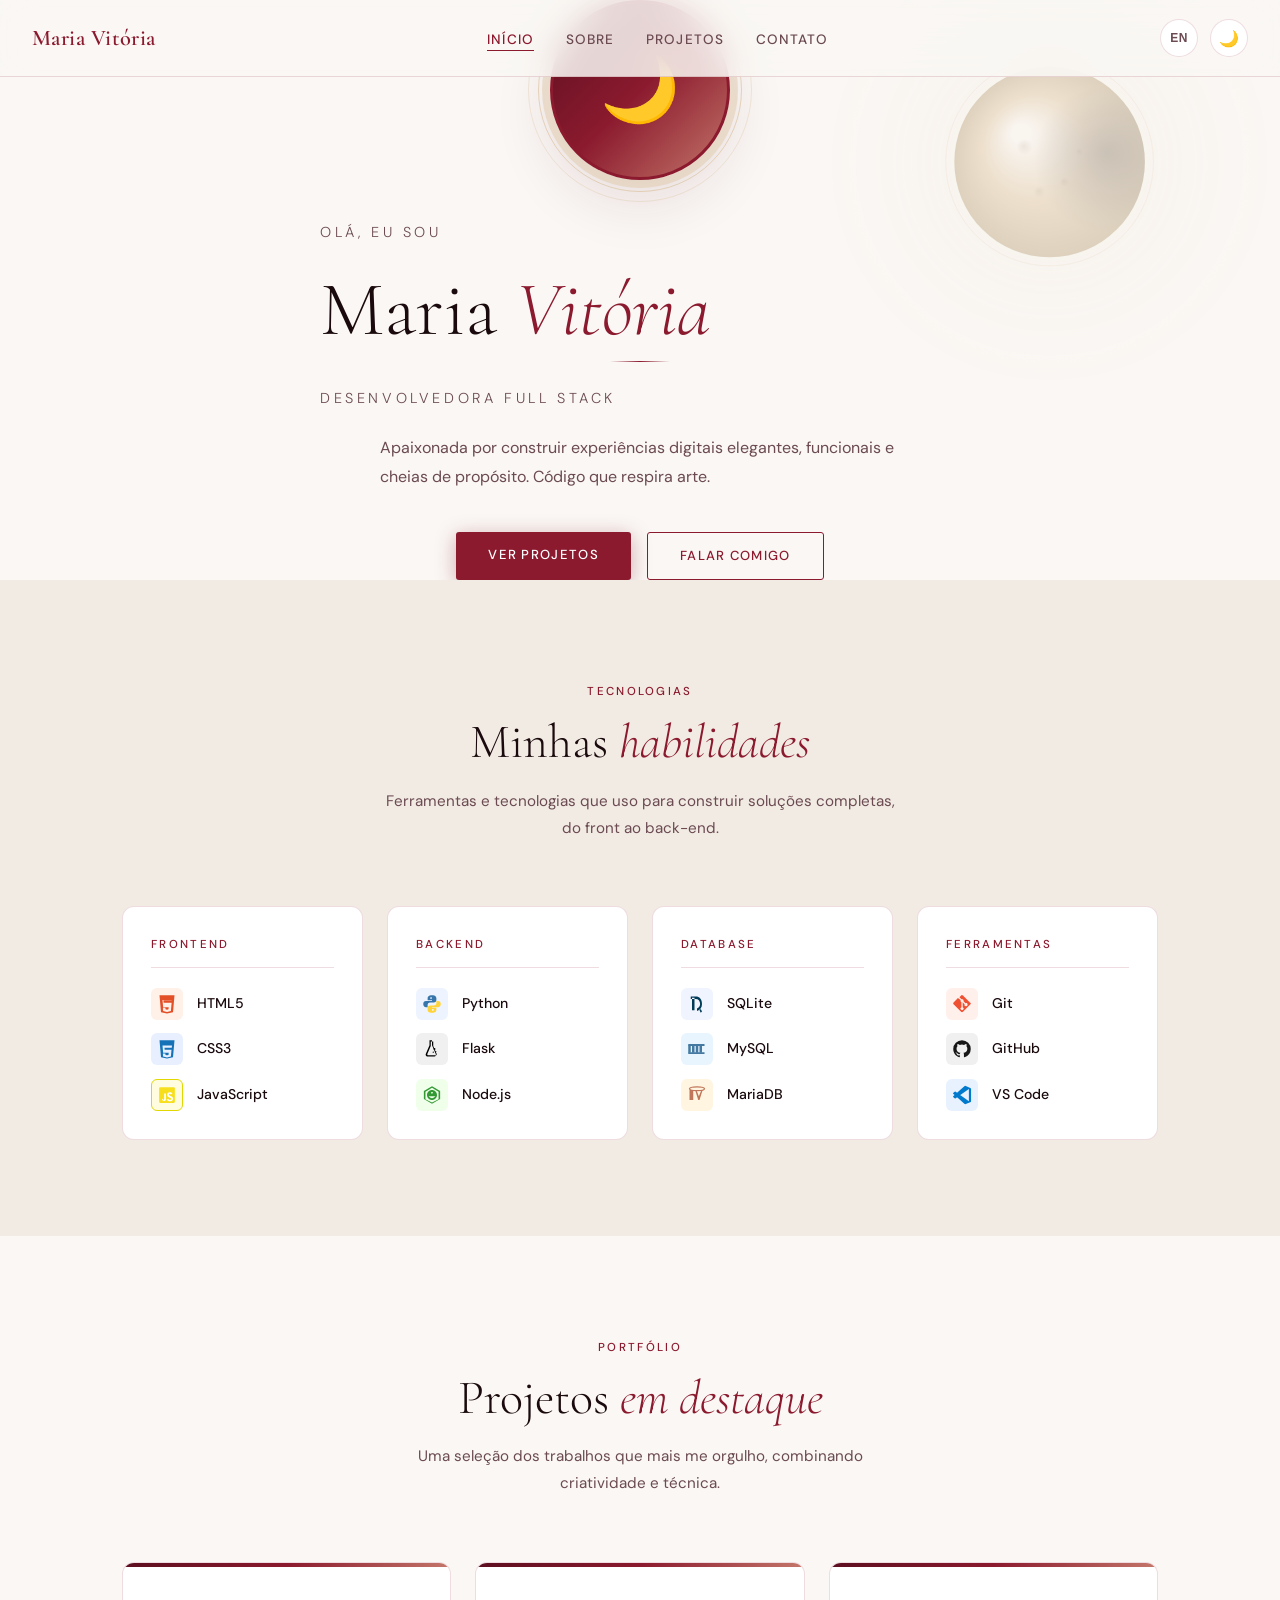
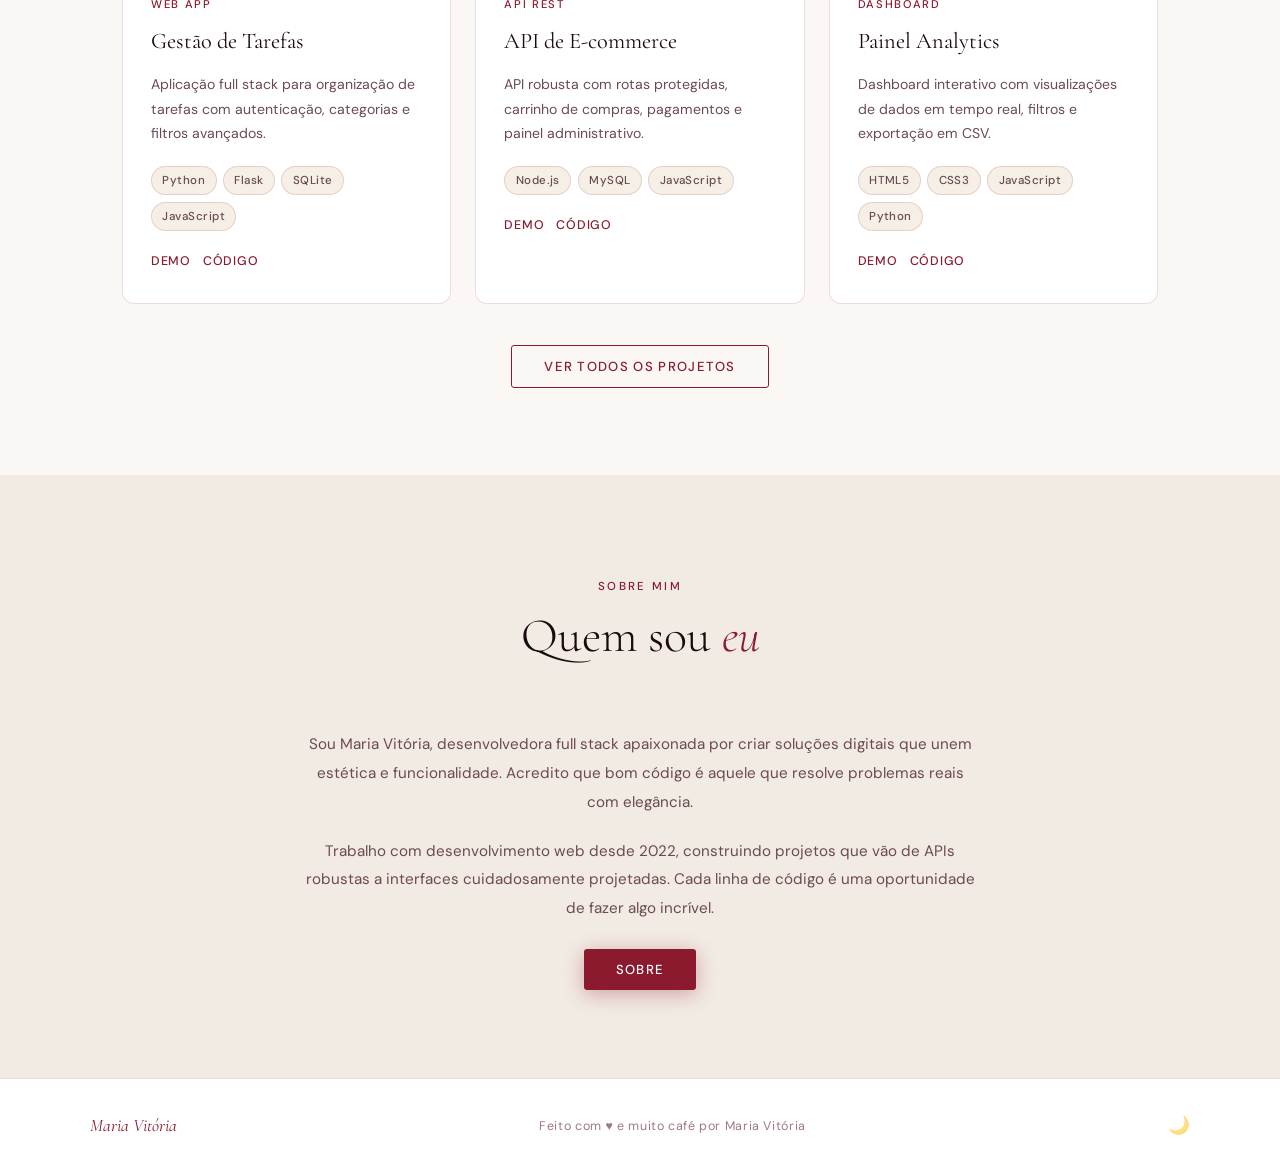
==== portfolio/index.html @ deb4b7c1 "atualizações" ====
<!DOCTYPE html>
<html lang="pt-BR" data-theme="light">
<head>
  <meta charset="UTF-8" />
  <meta name="viewport" content="width=device-width, initial-scale=1.0" />
  <meta name="description" content="Portfólio de Maria Vitória — Desenvolvedora Full Stack" />

  <title>Maria Vitória · Desenvolvedora Full Stack</title>

  <!-- Folha de estilos principal -->
  <link rel="stylesheet" href="/portfolio/styles/style.css" />

  <!--
    Aplicamos o tema salvo no localStorage ANTES do CSS carregar
    para evitar o "flash" de tema incorreto ao recarregar a página.
    Este script inline é executado de forma síncrona.
  -->
  <script>
    (function () {
      var t = localStorage.getItem('mv-theme');
      var d = window.matchMedia('(prefers-color-scheme: dark)').matches ? 'dark' : 'light';
      document.documentElement.setAttribute('data-theme', t || d);
    })();
  </script>
</head>

<body>

  <!-- ══ Canvas da animação lunar — posicionado fixo no fundo ══ -->
  <canvas id="lunar-canvas" aria-hidden="true"></canvas>

  <!-- ══════════════════════════════════════════════════════════
       NAVEGAÇÃO PRINCIPAL
  ══════════════════════════════════════════════════════════ -->
  <nav role="navigation" aria-label="Navegação principal">
    <!-- Logo com nome -->
    <a href="index.html" class="nav-logo">Maria Vitória</a>

    <!-- Links do menu para desktop -->
    <ul class="nav-links" role="list">
      <li><a href="index.html"          data-i18n="nav.home"     class="active">Início</a></li>
      <li><a href="/portfolio/pages/about.html"    data-i18n="nav.about">Sobre</a></li>
      <li><a href="/portfolio/pages/projects.html" data-i18n="nav.projects">Projetos</a></li>
      <li><a href="/portfolio/pages/contact.html"  data-i18n="nav.contact">Contato</a></li>
    </ul>

    <!-- Botões de controle: tema e idioma -->
    <div class="nav-controls">
      <!-- Botão de alternar idioma: mostra o próximo idioma -->
      <button class="ctrl-btn" id="lang-btn" aria-label="Trocar idioma">PT</button>

      <!-- Botão de alternar tema: ícone muda conforme o tema -->
      <button class="ctrl-btn" id="theme-btn" aria-label="Alternar tema">
        <span class="theme-icon">🌙</span>
      </button>

      <!-- Hambúrguer visível apenas em mobile -->
      <button class="nav-hamburger" id="hamburger" aria-label="Abrir menu">
        <span></span><span></span><span></span>
      </button>
    </div>
  </nav>

  <!-- ══ Menu mobile (drawer lateral) ══ -->
  <div class="mobile-menu" id="mobile-menu" role="dialog" aria-modal="true">
    <div class="mobile-menu-overlay"></div>
    <div class="mobile-menu-drawer">
      <button class="mobile-menu-close" id="mobile-close" aria-label="Fechar menu">✕</button>
      <a href="/portfolio/pages/index.html"          data-i18n="nav.home">Início</a>
      <a href="/portfolio/pages/about.html"    data-i18n="nav.about">Sobre</a>
      <a href="/portfolio/pages/projects.html" data-i18n="nav.projects">Projetos</a>
      <a href="/portfolio/pages/contact.html"  data-i18n="nav.contact">Contato</a>
    </div>
  </div>

  <!-- ══════════════════════════════════════════════════════════
       SEÇÃO HERO — Apresentação principal
  ══════════════════════════════════════════════ -->

    <div class="container">
      <div style="max-width: 640px; margin: 0 auto;">

        <!-- Foto ou placeholder circular com anéis de brilho -->
        <div class="hero-photo-wrap" aria-hidden="true">
          <!-- Anéis pulsantes ao redor da foto -->
          <div class="photo-ring"></div>
          <div class="photo-ring photo-ring-2"></div>

          
          <div class="hero-photo-placeholder" role="img" aria-label="Foto de Maria Vitória">🌙</div>
        </div>

        <!-- Saudação e nome -->
        <p class="hero-subtitle">
          <span data-i18n="hero.greeting">Olá, eu sou</span>
        </p>

        <h1 class="hero-title" id="hero-name">
          Maria <em>Vitória</em>
        </h1>

        <!-- Linha divisória decorativa -->
        <div class="divider-line" aria-hidden="true"></div>

        <!-- Função/cargo -->
        <p class="hero-subtitle" data-i18n="hero.role">Desenvolvedora Full Stack</p>

        <!-- Bio curta -->
        <p class="hero-bio" data-i18n="hero.bio">
          Apaixonada por construir experiências digitais elegantes, funcionais e cheias de propósito. Código que respira arte.
        </p>

        <!-- Botões de ação -->
        <div class="hero-btns">
          <a href="/portfolio/pages/projects.html" class="btn-primary" data-i18n="hero.cta.projects">Ver Projetos</a>
          <a href="/portfolio/pages/contact.html"  class="btn-outline" data-i18n="hero.cta.contact">Falar Comigo</a>
        </div>

      </div>
    </div>

    <!-- Indicador de scroll -->
    <div class="scroll-hint" aria-hidden="true">
      <span data-i18n="hero.scroll">Rolar</span>
    </div>
  </section>

  <!-- ══════════════════════════════════════════════════════════
       SEÇÃO HABILIDADES — Tecnologias organizadas por categoria
  ══════════════════════════════════════════════════════════ -->
  <section aria-labelledby="skills-heading">
    <div class="container">

      <!-- Cabeçalho da seção -->
      <div class="section-header fade-up">
        <span class="section-tag" data-i18n="skills.tag">Tecnologias</span>
        <h2 class="section-title" id="skills-heading">
          <span data-i18n="skills.title">Minhas</span> <em data-i18n="skills.title.em">habilidades</em>
        </h2>
        <p class="section-desc" data-i18n="skills.desc">
          Ferramentas e tecnologias que uso para construir soluções completas, do front ao back-end.
        </p>
      </div>

      <!-- Grade com os grupos de tecnologia -->
      <div class="skills-wrapper">

        <!-- Grupo: Frontend -->
        <div class="skill-group fade-up">
          <h3 class="skill-group-title" data-i18n="skills.frontend">Frontend</h3>
          <div class="tech-icons">
            <!-- HTML5 -->
            <div class="tech-item">
              <div class="tech-icon icon-html" aria-hidden="true" title="HTML5">
                <!-- SVG inline: logo HTML5 simplificado -->
                <svg viewBox="0 0 32 32" width="20" height="20" fill="currentColor">
                  <path d="M4 2l2.4 27L16 31l9.6-2L28 2zm19.8 8H10.2l.4 4h12.8l-1.2 13-6.2 1.7-6.2-1.7-.4-5h4l.2 2.5 2.4.6 2.4-.6.3-3.5H9.8l-1-11.5h14.4z"/>
                </svg>
              </div>
              <span class="tech-name">HTML5</span>
            </div>

            <!-- CSS3 -->
            <div class="tech-item">
              <div class="tech-icon icon-css" aria-hidden="true" title="CSS3">
                <svg viewBox="0 0 32 32" width="20" height="20" fill="currentColor">
                  <path d="M4 2l2.4 27L16 31l9.6-2L28 2zm20 8l-.4 4H12l.2 3h11l-1 11-6.2 1.7-6.2-1.7-.4-5h4l.2 2.5 2.4.6 2.4-.6.3-3.5H9.8l-1-11.5h15.2z"/>
                </svg>
              </div>
              <span class="tech-name">CSS3</span>
            </div>

            <!-- JavaScript -->
            <div class="tech-item">
              <div class="tech-icon icon-js" aria-hidden="true" title="JavaScript">
                <svg viewBox="0 0 32 32" width="18" height="18" fill="currentColor">
                  <rect width="28" height="28" x="2" y="2" rx="2"/>
                  <path fill="#fff" d="M18 22.5c.7 1.2 1.6 2 3.2 2 1.3 0 2.2-.7 2.2-1.6 0-1.1-.9-1.5-2.4-2.1l-.8-.4c-2.4-1-4-2.3-4-5 0-2.5 1.9-4.4 4.8-4.4 2.1 0 3.6.7 4.7 2.6l-2.6 1.6c-.6-1-1.2-1.4-2.1-1.4-.9 0-1.5.6-1.5 1.4 0 1 .6 1.4 2 2l.8.4c2.8 1.2 4.4 2.4 4.4 5.1 0 2.9-2.3 4.6-5.4 4.6-3 0-5-1.4-5.9-3.3zm-10.4.2c.5.9 1 1.7 2.1 1.7.7 0 1.3-.3 1.3-1.5v-9.5h3.2v9.5c0 2.5-1.5 3.6-3.6 3.6-1.9 0-3-.9-3.7-2.3z"/>
                </svg>
              </div>
              <span class="tech-name">JavaScript</span>
            </div>
          </div>
        </div>

        <!-- Grupo: Backend -->
        <div class="skill-group fade-up">
          <h3 class="skill-group-title" data-i18n="skills.backend">Backend</h3>
          <div class="tech-icons">
            <!-- Python -->
            <div class="tech-item">
              <div class="tech-icon icon-py" aria-hidden="true" title="Python">
                <svg viewBox="0 0 32 32" width="20" height="20">
                  <path fill="#3776AB" d="M15.9 2C10.6 2 9 4.5 9 7v3h7v1H6.5C3.5 11 2 13 2 16s1.5 5 4.5 5H9v-3.5c0-2 1.5-4 4-4h6c2.5 0 4-2 4-4V7c0-2.5-1.5-5-7.1-5zm-1.4 3c.8 0 1.5.7 1.5 1.5S15.3 8 14.5 8 13 7.3 13 6.5 13.7 5 14.5 5z"/>
                  <path fill="#FFD43B" d="M16.1 30c5.3 0 6.9-2.5 6.9-5v-3h-7v-1h9.5c3 0 4.5-2 4.5-5s-1.5-5-4.5-5H23v3.5c0 2-1.5 4-4 4h-6c-2.5 0-4 2-4 4V25c0 2.5 1.5 5 7.1 5zm1.4-3c-.8 0-1.5-.7-1.5-1.5s.7-1.5 1.5-1.5 1.5.7 1.5 1.5-.7 1.5-1.5 1.5z"/>
                </svg>
              </div>
              <span class="tech-name">Python</span>
            </div>

            <!-- Flask -->
            <div class="tech-item">
              <div class="tech-icon icon-flask" aria-hidden="true" title="Flask">
                <svg viewBox="0 0 32 32" width="20" height="20" fill="currentColor">
                  <path d="M12 2v8L6 24c-.5 1.2 0 3 2 4h12c2 0 2.5-1.8 2-4L16 10V2zm2 2h4v7l5.5 13c.3.8-.2 2-1.5 2H10c-1.3 0-1.8-1.2-1.5-2L14 11z"/>
                  <circle cx="20" cy="16" r="1.5"/>
                  <circle cx="18" cy="21" r="1"/>
                  <circle cx="22" cy="20" r="1"/>
                </svg>
              </div>
              <span class="tech-name">Flask</span>
            </div>

            <!-- Node.js -->
            <div class="tech-item">
              <div class="tech-icon icon-node" aria-hidden="true" title="Node.js">
                <svg viewBox="0 0 32 32" width="20" height="20">
                  <path fill="#339933" d="M16 2L3 9.5v13L16 30l13-7.5v-13zm0 2.5l10.5 6.1v12L16 28 5.5 22.6v-12z"/>
                  <path fill="#339933" d="M16 8c-4.4 0-8 3.6-8 8s3.6 8 8 8 8-3.6 8-8-3.6-8-8-8zm0 3c.8 0 1.5.7 1.5 1.5S16.8 14 16 14s-1.5-.7-1.5-1.5S15.2 11 16 11zm0 10c-2.2 0-4.1-1.2-5.2-3h10.4c-1.1 1.8-3 3-5.2 3z"/>
                </svg>
              </div>
              <span class="tech-name">Node.js</span>
            </div>
          </div>
        </div>

        <!-- Grupo: Database -->
        <div class="skill-group fade-up">
          <h3 class="skill-group-title" data-i18n="skills.database">Database</h3>
          <div class="tech-icons">
            <!-- SQLite -->
            <div class="tech-item">
              <div class="tech-icon icon-sqlite" aria-hidden="true" title="SQLite">
                <svg viewBox="0 0 32 32" width="20" height="20" fill="currentColor">
                  <path d="M6 4h8c6 0 10 4 10 12 0 6-3 10-8 11v-4c3-1 5-4 5-7 0-5-3-8-7-8H6zm2 2v20h4V6z"/>
                  <path d="M20 26l2-2 2 4-2 2z"/>
                </svg>
              </div>
              <span class="tech-name">SQLite</span>
            </div>

            <!-- MySQL -->
            <div class="tech-item">
              <div class="tech-icon icon-mysql" aria-hidden="true" title="MySQL">
                <svg viewBox="0 0 32 32" width="20" height="20">
                  <path fill="#4479A1" d="M2 10h4v12H2zm6 0h4v12H8zm6 0h4v12h-4zm6 0h4v12h-4z"/>
                  <path fill="#4479A1" d="M2 8h26v3H2zm0 13h26v3H2z"/>
                </svg>
              </div>
              <span class="tech-name">MySQL</span>
            </div>

            <!-- MariaDB -->
            <div class="tech-item">
              <div class="tech-icon icon-maria" aria-hidden="true" title="MariaDB">
                <svg viewBox="0 0 32 32" width="20" height="20" fill="currentColor">
                  <path d="M4 8h6v16H4zm9 0h2l4 10 4-10h2l-5 16h-2z"/>
                  <ellipse cx="16" cy="6" rx="12" ry="3" fill="none" stroke="currentColor" stroke-width="2"/>
                </svg>
              </div>
              <span class="tech-name">MariaDB</span>
            </div>
          </div>
        </div>

        <!-- Grupo: Ferramentas -->
        <div class="skill-group fade-up">
          <h3 class="skill-group-title" data-i18n="skills.tools">Ferramentas</h3>
          <div class="tech-icons">
            <!-- Git -->
            <div class="tech-item">
              <div class="tech-icon icon-git" aria-hidden="true" title="Git">
                <svg viewBox="0 0 32 32" width="20" height="20">
                  <path fill="#F05032" d="M29.5 14.5l-12-12a2.1 2.1 0 0 0-3 0l-2.6 2.6 3.3 3.3a2.5 2.5 0 0 1 3.2 3.2l3.2 3.2a2.5 2.5 0 1 1-1.5 1.5l-3-3v7.8a2.5 2.5 0 1 1-2 0V13a2.5 2.5 0 0 1-1.3-3.3L9.5 6.4l-7 7a2.1 2.1 0 0 0 0 3l12 12a2.1 2.1 0 0 0 3 0l12-12a2.1 2.1 0 0 0 0-2.9z"/>
                </svg>
              </div>
              <span class="tech-name">Git</span>
            </div>

            <!-- GitHub -->
            <div class="tech-item">
              <div class="tech-icon icon-github" aria-hidden="true" title="GitHub">
                <svg viewBox="0 0 32 32" width="20" height="20" fill="currentColor">
                  <path d="M16 2A14 14 0 0 0 2 16c0 6.2 4 11.4 9.6 13.2.7.1 1-.3 1-.7v-2.4c-3.9.8-4.7-1.9-4.7-1.9-.6-1.6-1.5-2-1.5-2-1.2-.9.1-.8.1-.8 1.4.1 2.1 1.4 2.1 1.4 1.2 2.1 3.2 1.5 4 1.1.1-.9.5-1.5.9-1.8-3-.3-6.2-1.5-6.2-6.8 0-1.5.5-2.7 1.4-3.7-.1-.3-.6-1.7.1-3.6 0 0 1.1-.4 3.7 1.4a13 13 0 0 1 6.8 0c2.6-1.8 3.7-1.4 3.7-1.4.7 1.9.3 3.3.1 3.6.9 1 1.4 2.2 1.4 3.7 0 5.3-3.2 6.5-6.3 6.8.5.4.9 1.2.9 2.5v3.7c0 .4.3.8 1 .7A14 14 0 0 0 30 16 14 14 0 0 0 16 2z"/>
                </svg>
              </div>
              <span class="tech-name">GitHub</span>
            </div>

            <!-- VS Code -->
            <div class="tech-item">
              <div class="tech-icon icon-vscode" aria-hidden="true" title="VS Code">
                <svg viewBox="0 0 32 32" width="20" height="20">
                  <path fill="#007ACC" d="M29.2 4.6L22 1.5a2 2 0 0 0-2.2.4L2.3 17.5a1.3 1.3 0 0 0 0 2l1.9 1.7a1.3 1.3 0 0 0 1.7.1L27 6.2v19.6L5.9 10.7a1.3 1.3 0 0 0-1.7.1l-1.9 1.7a1.3 1.3 0 0 0 0 2l17.5 15.6a2 2 0 0 0 2.2.4l7.2-3.1A2 2 0 0 0 30.5 25V7a2 2 0 0 0-1.3-2.4z"/>
                </svg>
              </div>
              <span class="tech-name">VS Code</span>
            </div>
          </div>
        </div>

      </div>
      <!-- /skills-wrapper -->

    </div>
  </section>

  <!-- ══════════════════════════════════════════════════════════
       SEÇÃO PROJETOS EM DESTAQUE — Prévia dos 3 melhores
  ══════════════════════════════════════════════════════════ -->
  <section aria-labelledby="projects-heading">
    <div class="container">

      <div class="section-header fade-up">
        <span class="section-tag" data-i18n="proj.tag">Portfólio</span>
        <h2 class="section-title" id="projects-heading">
          <span data-i18n="proj.title">Projetos</span> <em data-i18n="proj.title.em">em destaque</em>
        </h2>
        <p class="section-desc" data-i18n="proj.desc">
          Uma seleção dos trabalhos que mais me orgulho, combinando criatividade e técnica.
        </p>
      </div>

      <div class="projects-grid">

        <!-- Card 1: Gestão de Tarefas -->
        <article class="project-card fade-up">
          <div class="card-accent"></div>
          <div class="card-body">
            <span class="card-tag" data-i18n="proj.p1.tag">Web App</span>
            <h3 class="card-title" data-i18n="proj.p1.title">Gestão de Tarefas</h3>
            <p class="card-desc" data-i18n="proj.p1.desc">
              Aplicação full stack para organização de tarefas com autenticação, categorias e filtros avançados.
            </p>
            <div class="card-tech">
              <span class="tech-pill">Python</span>
              <span class="tech-pill">Flask</span>
              <span class="tech-pill">SQLite</span>
              <span class="tech-pill">JavaScript</span>
            </div>
            <div class="card-links">
              <a href="#" class="card-link" data-i18n="proj.demo">Demo</a>
              <a href="#" class="card-link" data-i18n="proj.code">Código</a>
            </div>
          </div>
        </article>

        <!-- Card 2: API E-commerce -->
        <article class="project-card fade-up">
          <div class="card-accent"></div>
          <div class="card-body">
            <span class="card-tag" data-i18n="proj.p2.tag">API REST</span>
            <h3 class="card-title" data-i18n="proj.p2.title">API de E-commerce</h3>
            <p class="card-desc" data-i18n="proj.p2.desc">
              API robusta com rotas protegidas, carrinho de compras, pagamentos e painel administrativo.
            </p>
            <div class="card-tech">
              <span class="tech-pill">Node.js</span>
              <span class="tech-pill">MySQL</span>
              <span class="tech-pill">JavaScript</span>
            </div>
            <div class="card-links">
              <a href="#" class="card-link" data-i18n="proj.demo">Demo</a>
              <a href="#" class="card-link" data-i18n="proj.code">Código</a>
            </div>
          </div>
        </article>

        <!-- Card 3: Dashboard Analytics -->
        <article class="project-card fade-up">
          <div class="card-accent"></div>
          <div class="card-body">
            <span class="card-tag" data-i18n="proj.p3.tag">Dashboard</span>
            <h3 class="card-title" data-i18n="proj.p3.title">Painel Analytics</h3>
            <p class="card-desc" data-i18n="proj.p3.desc">
              Dashboard interativo com visualizações de dados em tempo real, filtros e exportação em CSV.
            </p>
            <div class="card-tech">
              <span class="tech-pill">HTML5</span>
              <span class="tech-pill">CSS3</span>
              <span class="tech-pill">JavaScript</span>
              <span class="tech-pill">Python</span>
            </div>
            <div class="card-links">
              <a href="#" class="card-link" data-i18n="proj.demo">Demo</a>
              <a href="#" class="card-link" data-i18n="proj.code">Código</a>
            </div>
          </div>
        </article>

      </div>

      <!-- Botão para ver todos os projetos -->
      <div style="text-align: center; margin-top: 3rem;" class="fade-up">
        <a href="/portfolio/pages/projects.html" class="btn-outline" data-i18n="proj.all">Ver todos os projetos</a>
      </div>

    </div>
  </section>

  <!-- ══════════════════════════════════════════════════════════
       SEÇÃO SOBRE — Resumo com link para página completa
  ══════════════════════════════════════════════════════════ -->
  <section aria-labelledby="about-heading">
    <div class="container">

      <div class="section-header fade-up">
        <span class="section-tag" data-i18n="about.tag">Sobre mim</span>
        <h2 class="section-title" id="about-heading">
          <span data-i18n="about.title">Quem sou</span> <em data-i18n="about.title.em">eu</em>
        </h2>
      </div>

      <div style="max-width: 680px; margin: 0 auto; text-align: center;" class="fade-up">
        <p style="color: var(--text-muted); font-size: 0.95rem; line-height: 1.9; margin-bottom: 1.25rem;" data-i18n="about.p1">
          Sou Maria Vitória, desenvolvedora full stack apaixonada por criar soluções digitais que unem estética e funcionalidade.
        </p>
        <p style="color: var(--text-muted); font-size: 0.95rem; line-height: 1.9; margin-bottom: 2rem;" data-i18n="about.p2">
          Trabalho com desenvolvimento web desde 2022, construindo projetos que vão de APIs robustas a interfaces cuidadosamente projetadas.
        </p>
        <a href="/portfolio/pages/about.html" class="btn-primary" data-i18n="nav.about">Sobre</a>
      </div>

    </div>
  </section>

  <!-- ══════════════════════════════════════════════════════════
       RODAPÉ
  ══════════════════════════════════════════════════════════ -->
  <footer role="contentinfo">
    <div class="footer-content">
      <span class="footer-logo">Maria Vitória</span>
      <p class="footer-copy" data-i18n="footer.copy">Feito com ♥ e muito café por Maria Vitória</p>
      <span class="footer-moon" aria-hidden="true">🌙</span>
    </div>
  </footer>

  <!-- Script principal — carregado no final para não bloquear a renderização -->
  <script src="/portfolio/script/script.js"></script>

</body>
</html>
---- portfolio/styles/style.css ----
/* ============================================================
   style.css — Portfólio Maria Vitória
   Identidade visual: Lunar, elegante, feminina e clean
   Paleta: vermelho, vinho, rosa queimado, preto, branco, brilho lunar
   ============================================================ */

/* ── Importação de fontes do Google Fonts ──────────────────── */
@import url('https://fonts.googleapis.com/css2?family=Cormorant+Garamond:ital,wght@0,300;0,400;0,600;1,300;1,400&family=DM+Sans:wght@300;400;500&display=swap');

/* ── Variáveis CSS — definem cores e efeitos por tema ─────── */
:root {
  /* Cores principais */
  --crimson:     #8B1A2E;
  --wine:        #5C0F20;
  --blush:       #C4766A;
  --rose-muted:  #A85858;
  --gold-lunar:  #D4B483;
  --pearl:       #F5EFE6;
  --ivory:       #FAF7F4;

  /* Tema claro (padrão) */
  --bg:          #FAF7F4;
  --bg-alt:      #F2EBE3;
  --surface:     #FFFFFF;
  --surface-2:   #F5EFE6;
  --text:        #1A0A0D;
  --text-muted:  #6B4A52;
  --text-light:  #9E7A82;
  --border:      rgba(139, 26, 46, 0.15);
  --shadow:      rgba(92, 15, 32, 0.12);
  --glow:        rgba(212, 180, 131, 0.3);

  /* Tipografia */
  --font-display: 'Cormorant Garamond', serif;
  --font-body:    'DM Sans', sans-serif;

  /* Transição global */
  --transition: 0.4s cubic-bezier(0.25, 0.46, 0.45, 0.94);
}

/* ── Tema escuro — sobrescreve variáveis quando [data-theme="dark"] ── */
[data-theme="dark"] {
  --bg:          #0D0508;
  --bg-alt:      #150A0D;
  --surface:     #1C0C10;
  --surface-2:   #241016;
  --text:        #F5EFE6;
  --text-muted:  #C4A0A8;
  --text-light:  #8B6570;
  --border:      rgba(196, 118, 106, 0.18);
  --shadow:      rgba(0, 0, 0, 0.5);
  --glow:        rgba(212, 180, 131, 0.15);
}

/* ── Reset e base ─────────────────────────────────────────── */
*, *::before, *::after {
  box-sizing: border-box;
  margin: 0;
  padding: 0;
}

html {
  scroll-behavior: smooth;
  font-size: 16px;
}

body {
  font-family: var(--font-body);
  background-color: var(--bg);
  color: var(--text);
  line-height: 1.7;
  transition: background-color var(--transition), color var(--transition);
  overflow-x: hidden;
  min-height: 100vh;
}

/* ── Canvas da lua — posicionado fixo no fundo ─────────────── */
#lunar-canvas {
  position: fixed;
  top: 0;
  left: 0;
  width: 100%;
  height: 100%;
  pointer-events: none; /* Não bloqueia cliques do usuário */
  z-index: 0;
  opacity: 0.35;
  transition: opacity var(--transition);
}

[data-theme="dark"] #lunar-canvas {
  opacity: 0.55;
}

/* ── Container base para centralizar conteúdo ──────────────── */
.container {
  max-width: 1100px;
  margin: 0 auto;
  padding: 0 2rem;
  position: relative;
  z-index: 1;
}

/* ══════════════════════════════════════════════════════════════
   NAVEGAÇÃO
══════════════════════════════════════════════════════════════ */
nav {
  position: fixed;
  top: 0;
  left: 0;
  right: 0;
  z-index: 100;
  padding: 1.2rem 2rem;
  display: flex;
  align-items: center;
  justify-content: space-between;
  background: rgba(250, 247, 244, 0.85);
  backdrop-filter: blur(16px);
  border-bottom: 1px solid var(--border);
  transition: background var(--transition), border-color var(--transition);
}

[data-theme="dark"] nav {
  background: rgba(13, 5, 8, 0.88);
}

/* Logo / Nome no nav */
.nav-logo {
  font-family: var(--font-display);
  font-size: 1.4rem;
  font-weight: 600;
  color: var(--crimson);
  text-decoration: none;
  letter-spacing: 0.02em;
  transition: color var(--transition);
}

[data-theme="dark"] .nav-logo {
  color: var(--gold-lunar);
}

/* Links de navegação */
.nav-links {
  display: flex;
  align-items: center;
  gap: 2rem;
  list-style: none;
}

.nav-links a {
  font-size: 0.85rem;
  font-weight: 500;
  letter-spacing: 0.08em;
  text-transform: uppercase;
  color: var(--text-muted);
  text-decoration: none;
  position: relative;
  transition: color var(--transition);
}

.nav-links a::after {
  content: '';
  position: absolute;
  bottom: -3px;
  left: 0;
  width: 0;
  height: 1px;
  background: var(--crimson);
  transition: width var(--transition);
}

[data-theme="dark"] .nav-links a::after {
  background: var(--gold-lunar);
}

.nav-links a:hover,
.nav-links a.active {
  color: var(--crimson);
}

[data-theme="dark"] .nav-links a:hover,
[data-theme="dark"] .nav-links a.active {
  color: var(--gold-lunar);
}

.nav-links a:hover::after,
.nav-links a.active::after {
  width: 100%;
}

/* Botões de controle (tema e idioma) */
.nav-controls {
  display: flex;
  align-items: center;
  gap: 0.75rem;
}

/* Botão genérico de controle */
.ctrl-btn {
  width: 38px;
  height: 38px;
  border-radius: 50%;
  border: 1px solid var(--border);
  background: var(--surface);
  color: var(--text-muted);
  cursor: pointer;
  display: flex;
  align-items: center;
  justify-content: center;
  font-size: 0.75rem;
  font-weight: 600;
  letter-spacing: 0.04em;
  transition: all var(--transition);
}

.ctrl-btn:hover {
  background: var(--crimson);
  color: #fff;
  border-color: var(--crimson);
  transform: scale(1.08);
}

[data-theme="dark"] .ctrl-btn:hover {
  background: var(--gold-lunar);
  color: var(--wine);
  border-color: var(--gold-lunar);
}

/* Ícone de lua/sol para o botão de tema */
.theme-icon {
  font-size: 1rem;
}

/* Hambúrguer para mobile */
.nav-hamburger {
  display: none;
  flex-direction: column;
  gap: 5px;
  cursor: pointer;
  background: none;
  border: none;
  padding: 4px;
}

.nav-hamburger span {
  display: block;
  width: 22px;
  height: 1.5px;
  background: var(--text);
  transition: all var(--transition);
}

/* ══════════════════════════════════════════════════════════════
   SEÇÃO HERO — Página inicial
══════════════════════════════════════════════════════════════ */
.hero {
  min-height: 100vh;
  display: flex;
  align-items: center;
  justify-content: center;
  padding: 8rem 2rem 4rem;
  text-align: center;
  position: relative;
}

/* Partículas de estrelas decorativas */
.star-field {
  position: absolute;
  inset: 0;
  pointer-events: none;
  overflow: hidden;
}

.star {
  position: absolute;
  width: 2px;
  height: 2px;
  border-radius: 50%;
  background: var(--gold-lunar);
  animation: twinkle 3s ease-in-out infinite;
}

@keyframes twinkle {
  0%, 100% { opacity: 0.2; transform: scale(1); }
  50%       { opacity: 1;   transform: scale(1.4); }
}

/* Foto/avatar da hero */
.hero-photo-wrap {
  position: relative;
  width: 180px;
  height: 180px;
  margin: 0 auto 2.5rem;
}

.hero-photo {
  width: 180px;
  height: 180px;
  border-radius: 50%;
  object-fit: cover;
  border: 3px solid var(--crimson);
  box-shadow: 0 0 0 8px var(--glow), 0 20px 60px var(--shadow);
  transition: box-shadow var(--transition);
}

/* Placeholder quando não há foto */
.hero-photo-placeholder {
  width: 180px;
  height: 180px;
  border-radius: 50%;
  background: linear-gradient(135deg, var(--wine), var(--crimson), var(--blush));
  border: 3px solid var(--crimson);
  box-shadow: 0 0 0 8px var(--glow), 0 20px 60px var(--shadow);
  display: flex;
  align-items: center;
  justify-content: center;
  font-size: 4rem;
  transition: box-shadow var(--transition);
}

/* Anel de brilho lunar pulsante ao redor da foto */
.photo-ring {
  position: absolute;
  inset: -12px;
  border-radius: 50%;
  border: 1px solid var(--gold-lunar);
  opacity: 0.5;
  animation: pulse-ring 3s ease-in-out infinite;
}

.photo-ring-2 {
  inset: -22px;
  opacity: 0.25;
  animation-delay: 1s;
}

@keyframes pulse-ring {
  0%, 100% { transform: scale(1);    opacity: 0.5; }
  50%       { transform: scale(1.04); opacity: 0.15; }
}

/* Título principal */
.hero-title {
  font-family: var(--font-display);
  font-size: clamp(2.8rem, 6vw, 5rem);
  font-weight: 300;
  line-height: 1.1;
  margin-bottom: 0.5rem;
  color: var(--text);
}

.hero-title em {
  font-style: italic;
  color: var(--crimson);
}

[data-theme="dark"] .hero-title em {
  color: var(--gold-lunar);
}

/* Subtítulo animado */
.hero-subtitle {
  font-size: 0.9rem;
  font-weight: 300;
  letter-spacing: 0.25em;
  text-transform: uppercase;
  color: var(--text-muted);
  margin-bottom: 1.5rem;
}

/* Linha decorativa */
.divider-line {
  width: 60px;
  height: 1px;
  background: linear-gradient(to right, transparent, var(--crimson), transparent);
  margin: 0 auto 1.5rem;
}

[data-theme="dark"] .divider-line {
  background: linear-gradient(to right, transparent, var(--gold-lunar), transparent);
}

/* Texto de apresentação curto */
.hero-bio {
  max-width: 520px;
  margin: 0 auto 2.5rem;
  color: var(--text-muted);
  font-size: 1rem;
  line-height: 1.8;
}

/* Botões CTA da hero */
.hero-btns {
  display: flex;
  gap: 1rem;
  justify-content: center;
  flex-wrap: wrap;
}

/* ── Botão primário ─────────────────────────────────────────── */
.btn-primary {
  padding: 0.75rem 2rem;
  background: var(--crimson);
  color: #fff;
  border: none;
  border-radius: 3px;
  font-family: var(--font-body);
  font-size: 0.82rem;
  font-weight: 500;
  letter-spacing: 0.1em;
  text-transform: uppercase;
  text-decoration: none;
  cursor: pointer;
  transition: all var(--transition);
  box-shadow: 0 4px 20px rgba(139, 26, 46, 0.35);
}

.btn-primary:hover {
  background: var(--wine);
  transform: translateY(-2px);
  box-shadow: 0 8px 28px rgba(139, 26, 46, 0.45);
}

/* ── Botão secundário (outline) ─────────────────────────────── */
.btn-outline {
  padding: 0.75rem 2rem;
  background: transparent;
  color: var(--crimson);
  border: 1px solid var(--crimson);
  border-radius: 3px;
  font-family: var(--font-body);
  font-size: 0.82rem;
  font-weight: 500;
  letter-spacing: 0.1em;
  text-transform: uppercase;
  text-decoration: none;
  cursor: pointer;
  transition: all var(--transition);
}

.btn-outline:hover {
  background: var(--crimson);
  color: #fff;
  transform: translateY(-2px);
}

[data-theme="dark"] .btn-primary  { background: var(--gold-lunar); color: var(--wine); box-shadow: 0 4px 20px rgba(212,180,131,0.3); }
[data-theme="dark"] .btn-primary:hover  { background: #C4A570; box-shadow: 0 8px 28px rgba(212,180,131,0.4); }
[data-theme="dark"] .btn-outline { color: var(--gold-lunar); border-color: var(--gold-lunar); }
[data-theme="dark"] .btn-outline:hover { background: var(--gold-lunar); color: var(--wine); }

/* Scroll indicator */
.scroll-hint {
  position: absolute;
  bottom: 2rem;
  left: 50%;
  transform: translateX(-50%);
  display: flex;
  flex-direction: column;
  align-items: center;
  gap: 6px;
  color: var(--text-light);
  font-size: 0.7rem;
  letter-spacing: 0.15em;
  text-transform: uppercase;
  animation: float 2.5s ease-in-out infinite;
}

.scroll-hint::after {
  content: '';
  width: 1px;
  height: 40px;
  background: linear-gradient(to bottom, var(--text-light), transparent);
}

@keyframes float {
  0%, 100% { transform: translateX(-50%) translateY(0); }
  50%       { transform: translateX(-50%) translateY(6px); }
}

/* ══════════════════════════════════════════════════════════════
   SEÇÕES GENÉRICAS
══════════════════════════════════════════════════════════════ */
section {
  padding: 6rem 0;
  position: relative;
  z-index: 1;
}

section:nth-child(even) {
  background: var(--bg-alt);
}

/* Cabeçalho de seção */
.section-header {
  text-align: center;
  margin-bottom: 4rem;
}

.section-tag {
  display: inline-block;
  font-size: 0.72rem;
  font-weight: 500;
  letter-spacing: 0.2em;
  text-transform: uppercase;
  color: var(--crimson);
  margin-bottom: 0.75rem;
}

[data-theme="dark"] .section-tag {
  color: var(--gold-lunar);
}

.section-title {
  font-family: var(--font-display);
  font-size: clamp(2rem, 4vw, 3rem);
  font-weight: 300;
  color: var(--text);
  line-height: 1.2;
  margin-bottom: 1rem;
}

.section-title em {
  font-style: italic;
  color: var(--crimson);
}

[data-theme="dark"] .section-title em {
  color: var(--gold-lunar);
}

.section-desc {
  max-width: 520px;
  margin: 0 auto;
  color: var(--text-muted);
  font-size: 0.95rem;
  line-height: 1.8;
}

/* ══════════════════════════════════════════════════════════════
   CARDS DE PROJETO
══════════════════════════════════════════════════════════════ */
.projects-grid {
  display: grid;
  grid-template-columns: repeat(auto-fit, minmax(300px, 1fr));
  gap: 1.5rem;
}

.project-card {
  background: var(--surface);
  border: 1px solid var(--border);
  border-radius: 12px;
  overflow: hidden;
  transition: transform var(--transition), box-shadow var(--transition);
  position: relative;
}

.project-card:hover {
  transform: translateY(-6px);
  box-shadow: 0 20px 50px var(--shadow);
}

/* Faixa de cor no topo do card */
.card-accent {
  height: 4px;
  background: linear-gradient(to right, var(--wine), var(--crimson), var(--blush));
}

.card-body {
  padding: 1.75rem;
}

.card-tag {
  font-size: 0.7rem;
  letter-spacing: 0.15em;
  text-transform: uppercase;
  color: var(--crimson);
  font-weight: 500;
  margin-bottom: 0.5rem;
  display: block;
}

[data-theme="dark"] .card-tag { color: var(--gold-lunar); }

.card-title {
  font-family: var(--font-display);
  font-size: 1.4rem;
  font-weight: 400;
  color: var(--text);
  margin-bottom: 0.75rem;
}

.card-desc {
  font-size: 0.88rem;
  color: var(--text-muted);
  line-height: 1.75;
  margin-bottom: 1.25rem;
}

.card-tech {
  display: flex;
  flex-wrap: wrap;
  gap: 0.4rem;
  margin-bottom: 1.25rem;
}

.tech-pill {
  padding: 0.25rem 0.65rem;
  border-radius: 20px;
  background: var(--surface-2);
  color: var(--text-muted);
  font-size: 0.72rem;
  font-weight: 500;
  letter-spacing: 0.04em;
  border: 1px solid var(--border);
  transition: all var(--transition);
}

.tech-pill:hover {
  background: var(--crimson);
  color: #fff;
  border-color: var(--crimson);
}

.card-links {
  display: flex;
  gap: 0.75rem;
}

.card-link {
  font-size: 0.78rem;
  font-weight: 500;
  letter-spacing: 0.06em;
  text-transform: uppercase;
  text-decoration: none;
  color: var(--crimson);
  border-bottom: 1px solid transparent;
  padding-bottom: 1px;
  transition: border-color var(--transition);
}

[data-theme="dark"] .card-link { color: var(--gold-lunar); }

.card-link:hover { border-color: currentColor; }

/* ══════════════════════════════════════════════════════════════
   HABILIDADES / SKILLS
══════════════════════════════════════════════════════════════ */
.skills-wrapper {
  display: grid;
  grid-template-columns: repeat(auto-fit, minmax(240px, 1fr));
  gap: 1.5rem;
}

.skill-group {
  background: var(--surface);
  border: 1px solid var(--border);
  border-radius: 12px;
  padding: 1.75rem;
  transition: box-shadow var(--transition);
}

.skill-group:hover {
  box-shadow: 0 8px 30px var(--shadow);
}

.skill-group-title {
  font-size: 0.72rem;
  font-weight: 500;
  letter-spacing: 0.2em;
  text-transform: uppercase;
  color: var(--crimson);
  margin-bottom: 1.25rem;
  padding-bottom: 0.75rem;
  border-bottom: 1px solid var(--border);
}

[data-theme="dark"] .skill-group-title { color: var(--gold-lunar); }

/* Ícones das tecnologias usando SVG e cores reais */
.tech-icons {
  display: flex;
  flex-direction: column;
  gap: 0.85rem;
}

.tech-item {
  display: flex;
  align-items: center;
  gap: 0.85rem;
}

.tech-icon {
  width: 32px;
  height: 32px;
  border-radius: 6px;
  display: flex;
  align-items: center;
  justify-content: center;
  flex-shrink: 0;
  font-size: 1.1rem;
}

.tech-name {
  font-size: 0.88rem;
  font-weight: 500;
  color: var(--text);
}

.tech-level {
  margin-left: auto;
  font-size: 0.7rem;
  color: var(--text-light);
}

/* Cores reais das tecnologias */
.icon-html  { background: #fff0e8; color: #E34F26; }
.icon-css   { background: #e8f0ff; color: #1572B6; }
.icon-js    { background: #fffce0; color: #F7DF1E; border: 1px solid #e0d800; }
.icon-py    { background: #eef4ff; color: #3776AB; }
.icon-flask { background: #f0f0f0; color: #000; }
.icon-node  { background: #efffea; color: #339933; }
.icon-sqlite { background: #f0f4ff; color: #003B57; }
.icon-mysql  { background: #e8f5ff; color: #4479A1; }
.icon-maria  { background: #fff5e0; color: #C0765A; }
.icon-git    { background: #fff0eb; color: #F05032; }
.icon-github { background: #f0f0f0; color: #181717; }
.icon-vscode { background: #e8f2ff; color: #007ACC; }

[data-theme="dark"] .icon-flask  { background: #2a2a2a; color: #e0e0e0; }
[data-theme="dark"] .icon-github { background: #1a1a1a; color: #e0e0e0; }

/* ══════════════════════════════════════════════════════════════
   SOBRE MIM — Página about
══════════════════════════════════════════════════════════════ */
.about-grid {
  display: grid;
  grid-template-columns: 1fr 1.6fr;
  gap: 4rem;
  align-items: start;
}

.about-photo-side {
  position: sticky;
  top: 8rem;
}

.about-photo-frame {
  width: 100%;
  aspect-ratio: 3/4;
  border-radius: 12px;
  background: linear-gradient(145deg, var(--wine), var(--crimson), var(--blush));
  display: flex;
  align-items: center;
  justify-content: center;
  font-size: 5rem;
  box-shadow: 0 20px 60px var(--shadow);
  position: relative;
  overflow: hidden;
}

.about-photo-frame::before {
  content: '';
  position: absolute;
  inset: 0;
  background: radial-gradient(circle at 30% 30%, rgba(255,255,255,0.1), transparent 60%);
}

.about-photo-frame img {
  width: 100%;
  height: 100%;
  object-fit: cover;
  border-radius: 12px;
}

.about-accent-box {
  margin-top: 1.5rem;
  padding: 1.25rem;
  background: var(--surface);
  border: 1px solid var(--border);
  border-radius: 10px;
  text-align: center;
}

.about-accent-num {
  font-family: var(--font-display);
  font-size: 2rem;
  color: var(--crimson);
  display: block;
}

[data-theme="dark"] .about-accent-num { color: var(--gold-lunar); }

.about-accent-label {
  font-size: 0.78rem;
  color: var(--text-muted);
  letter-spacing: 0.08em;
}

.about-content p {
  color: var(--text-muted);
  line-height: 1.9;
  margin-bottom: 1.25rem;
  font-size: 0.95rem;
}

.about-content h3 {
  font-family: var(--font-display);
  font-size: 1.5rem;
  font-weight: 300;
  color: var(--text);
  margin: 2rem 0 1rem;
}

/* Hobbies */
.hobbies-list {
  display: flex;
  flex-wrap: wrap;
  gap: 0.6rem;
  margin-top: 1rem;
}

.hobby-tag {
  padding: 0.4rem 1rem;
  background: var(--surface-2);
  border: 1px solid var(--border);
  border-radius: 20px;
  font-size: 0.82rem;
  color: var(--text-muted);
  display: flex;
  align-items: center;
  gap: 0.4rem;
  transition: all var(--transition);
}

.hobby-tag:hover {
  background: var(--crimson);
  color: #fff;
  border-color: var(--crimson);
}

/* ══════════════════════════════════════════════════════════════
   CONTATO
══════════════════════════════════════════════════════════════ */
.contact-grid {
  display: grid;
  grid-template-columns: 1fr 1.5fr;
  gap: 3rem;
  align-items: start;
}

.contact-info h3 {
  font-family: var(--font-display);
  font-size: 1.6rem;
  font-weight: 300;
  color: var(--text);
  margin-bottom: 1rem;
}

.contact-info p {
  color: var(--text-muted);
  font-size: 0.92rem;
  line-height: 1.8;
  margin-bottom: 2rem;
}

.contact-links {
  display: flex;
  flex-direction: column;
  gap: 1rem;
}

.contact-link-item {
  display: flex;
  align-items: center;
  gap: 0.85rem;
  text-decoration: none;
  color: var(--text-muted);
  font-size: 0.88rem;
  transition: color var(--transition);
}

.contact-link-item:hover { color: var(--crimson); }
[data-theme="dark"] .contact-link-item:hover { color: var(--gold-lunar); }

.contact-icon-wrap {
  width: 38px;
  height: 38px;
  border-radius: 8px;
  background: var(--surface);
  border: 1px solid var(--border);
  display: flex;
  align-items: center;
  justify-content: center;
  font-size: 1rem;
  flex-shrink: 0;
  transition: all var(--transition);
}

.contact-link-item:hover .contact-icon-wrap {
  background: var(--crimson);
  color: #fff;
  border-color: var(--crimson);
}

/* Formulário de contato */
.contact-form {
  background: var(--surface);
  border: 1px solid var(--border);
  border-radius: 12px;
  padding: 2rem;
}

.form-group {
  margin-bottom: 1.25rem;
}

.form-group label {
  display: block;
  font-size: 0.78rem;
  font-weight: 500;
  letter-spacing: 0.08em;
  text-transform: uppercase;
  color: var(--text-muted);
  margin-bottom: 0.5rem;
}

.form-group input,
.form-group textarea {
  width: 100%;
  padding: 0.85rem 1rem;
  background: var(--bg);
  border: 1px solid var(--border);
  border-radius: 8px;
  color: var(--text);
  font-family: var(--font-body);
  font-size: 0.9rem;
  transition: border-color var(--transition), box-shadow var(--transition);
  outline: none;
  resize: vertical;
}

.form-group input:focus,
.form-group textarea:focus {
  border-color: var(--crimson);
  box-shadow: 0 0 0 3px rgba(139, 26, 46, 0.12);
}

[data-theme="dark"] .form-group input:focus,
[data-theme="dark"] .form-group textarea:focus {
  border-color: var(--gold-lunar);
  box-shadow: 0 0 0 3px rgba(212, 180, 131, 0.12);
}

.form-group textarea { min-height: 130px; }

.form-feedback {
  margin-top: 1rem;
  padding: 0.75rem 1rem;
  border-radius: 8px;
  font-size: 0.85rem;
  display: none;
}

.form-feedback.success {
  display: block;
  background: rgba(46, 125, 50, 0.12);
  color: #2E7D32;
  border: 1px solid rgba(46, 125, 50, 0.25);
}

/* ══════════════════════════════════════════════════════════════
   RODAPÉ
══════════════════════════════════════════════════════════════ */
footer {
  background: var(--surface);
  border-top: 1px solid var(--border);
  padding: 2rem;
  text-align: center;
  position: relative;
  z-index: 1;
}

.footer-content {
  display: flex;
  align-items: center;
  justify-content: space-between;
  flex-wrap: wrap;
  gap: 1rem;
  max-width: 1100px;
  margin: 0 auto;
}

.footer-logo {
  font-family: var(--font-display);
  font-size: 1.1rem;
  color: var(--crimson);
  font-style: italic;
}

[data-theme="dark"] .footer-logo { color: var(--gold-lunar); }

.footer-copy {
  font-size: 0.78rem;
  color: var(--text-light);
  letter-spacing: 0.05em;
}

.footer-moon {
  font-size: 1.1rem;
  opacity: 0.6;
}

/* ══════════════════════════════════════════════════════════════
   ANIMAÇÕES DE ENTRADA — observadas via IntersectionObserver
══════════════════════════════════════════════════════════════ */
.fade-up {
  opacity: 0;
  transform: translateY(30px);
  transition: opacity 0.7s ease, transform 0.7s ease;
}

.fade-up.visible {
  opacity: 1;
  transform: translateY(0);
}

/* Atraso escalonado para grupos de cards */
.fade-up:nth-child(2) { transition-delay: 0.1s; }
.fade-up:nth-child(3) { transition-delay: 0.2s; }
.fade-up:nth-child(4) { transition-delay: 0.3s; }

/* ══════════════════════════════════════════════════════════════
   MENU MOBILE — drawer lateral
══════════════════════════════════════════════════════════════ */
.mobile-menu {
  position: fixed;
  inset: 0;
  z-index: 200;
  pointer-events: none;
}

.mobile-menu-overlay {
  position: absolute;
  inset: 0;
  background: rgba(0,0,0,0.5);
  opacity: 0;
  transition: opacity var(--transition);
}

.mobile-menu-drawer {
  position: absolute;
  top: 0;
  right: 0;
  width: 260px;
  height: 100%;
  background: var(--surface);
  padding: 5rem 2rem 2rem;
  transform: translateX(100%);
  transition: transform var(--transition);
  display: flex;
  flex-direction: column;
  gap: 0.25rem;
}

.mobile-menu.open {
  pointer-events: auto;
}

.mobile-menu.open .mobile-menu-overlay { opacity: 1; }
.mobile-menu.open .mobile-menu-drawer  { transform: translateX(0); }

.mobile-menu-drawer a {
  display: block;
  padding: 0.85rem 0;
  font-size: 1.1rem;
  font-weight: 400;
  color: var(--text-muted);
  text-decoration: none;
  border-bottom: 1px solid var(--border);
  transition: color var(--transition);
}

.mobile-menu-drawer a:hover { color: var(--crimson); }
[data-theme="dark"] .mobile-menu-drawer a:hover { color: var(--gold-lunar); }

.mobile-menu-close {
  position: absolute;
  top: 1.5rem;
  right: 1.5rem;
  background: none;
  border: none;
  font-size: 1.4rem;
  cursor: pointer;
  color: var(--text-muted);
}

/* ══════════════════════════════════════════════════════════════
   RESPONSIVIDADE
══════════════════════════════════════════════════════════════ */
@media (max-width: 768px) {
  .nav-links { display: none; }
  .nav-hamburger { display: flex; }

  .about-grid,
  .contact-grid {
    grid-template-columns: 1fr;
  }

  .about-photo-side {
    position: static;
    max-width: 280px;
    margin: 0 auto;
  }

  .footer-content {
    flex-direction: column;
    text-align: center;
  }

  section { padding: 4rem 0; }
}

@media (max-width: 480px) {
  .hero-btns { flex-direction: column; align-items: center; }
  .projects-grid { grid-template-columns: 1fr; }
  .skills-wrapper { grid-template-columns: 1fr; }
}
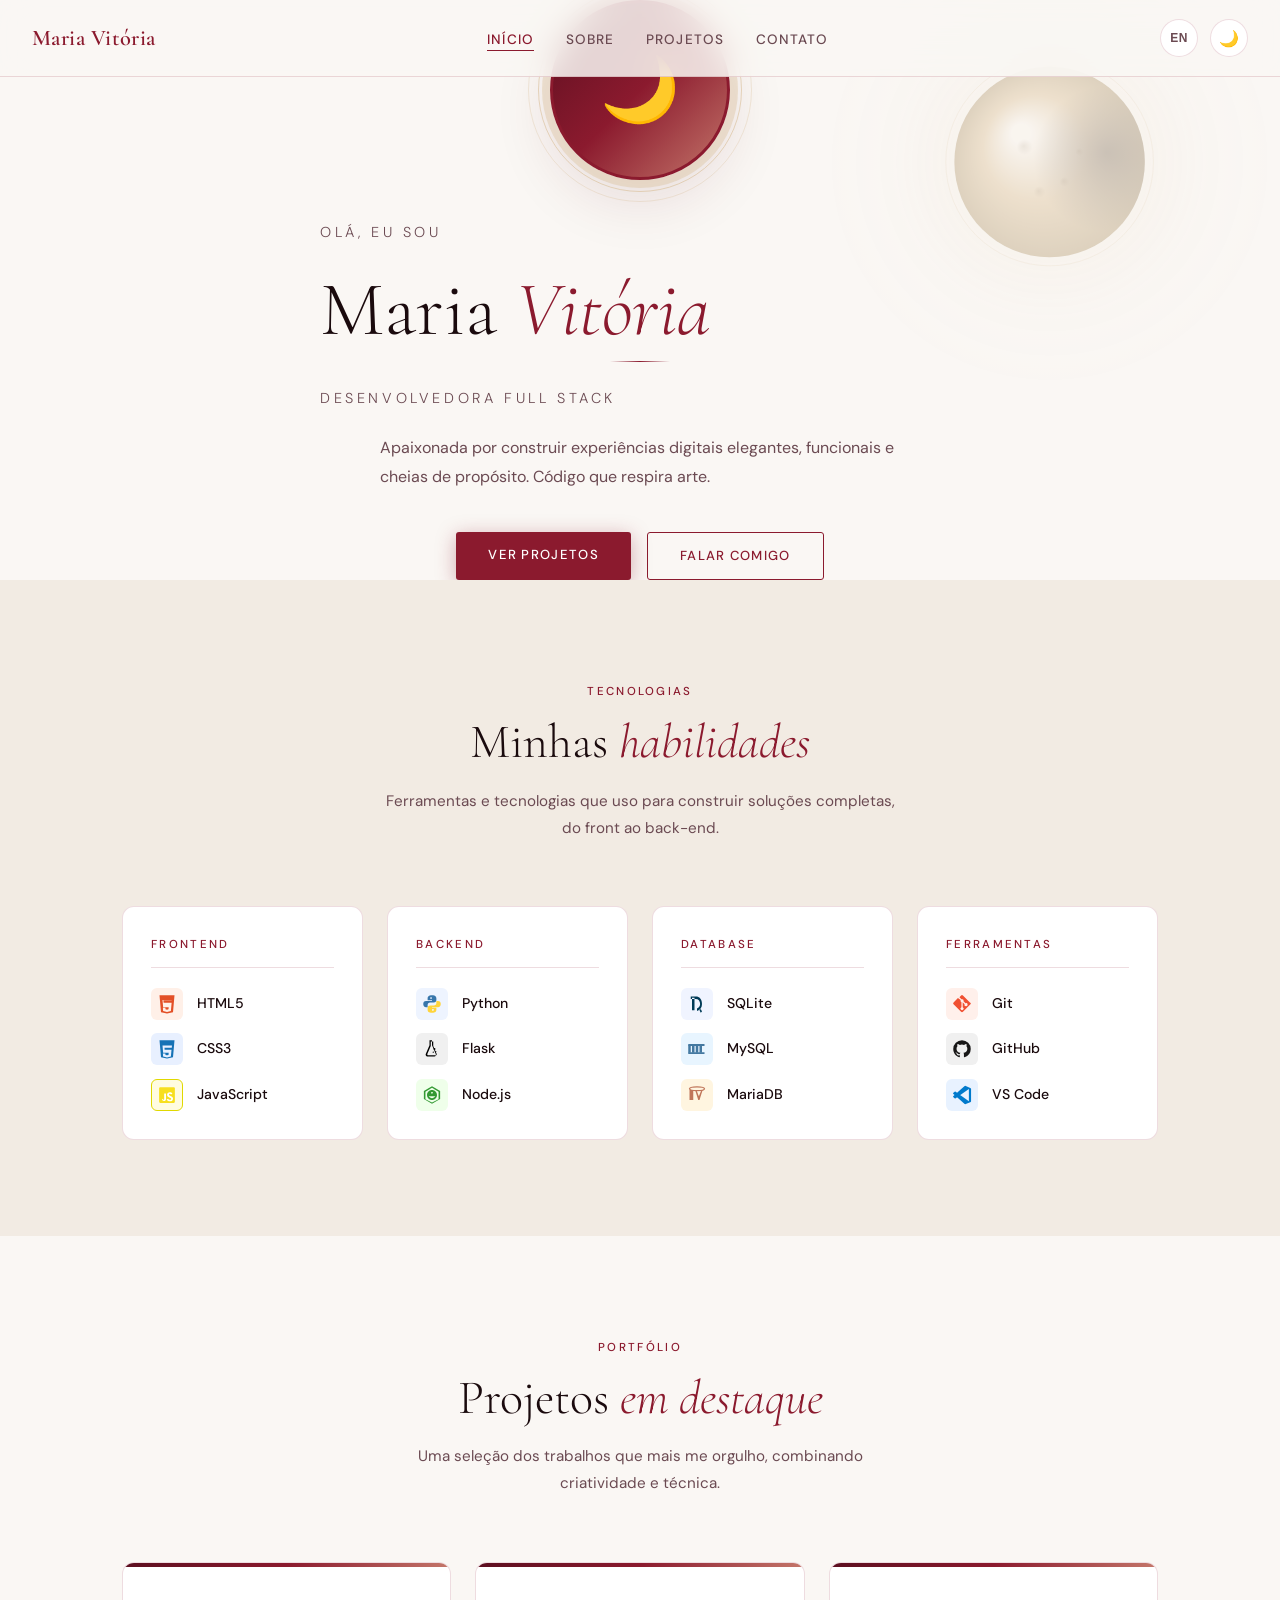
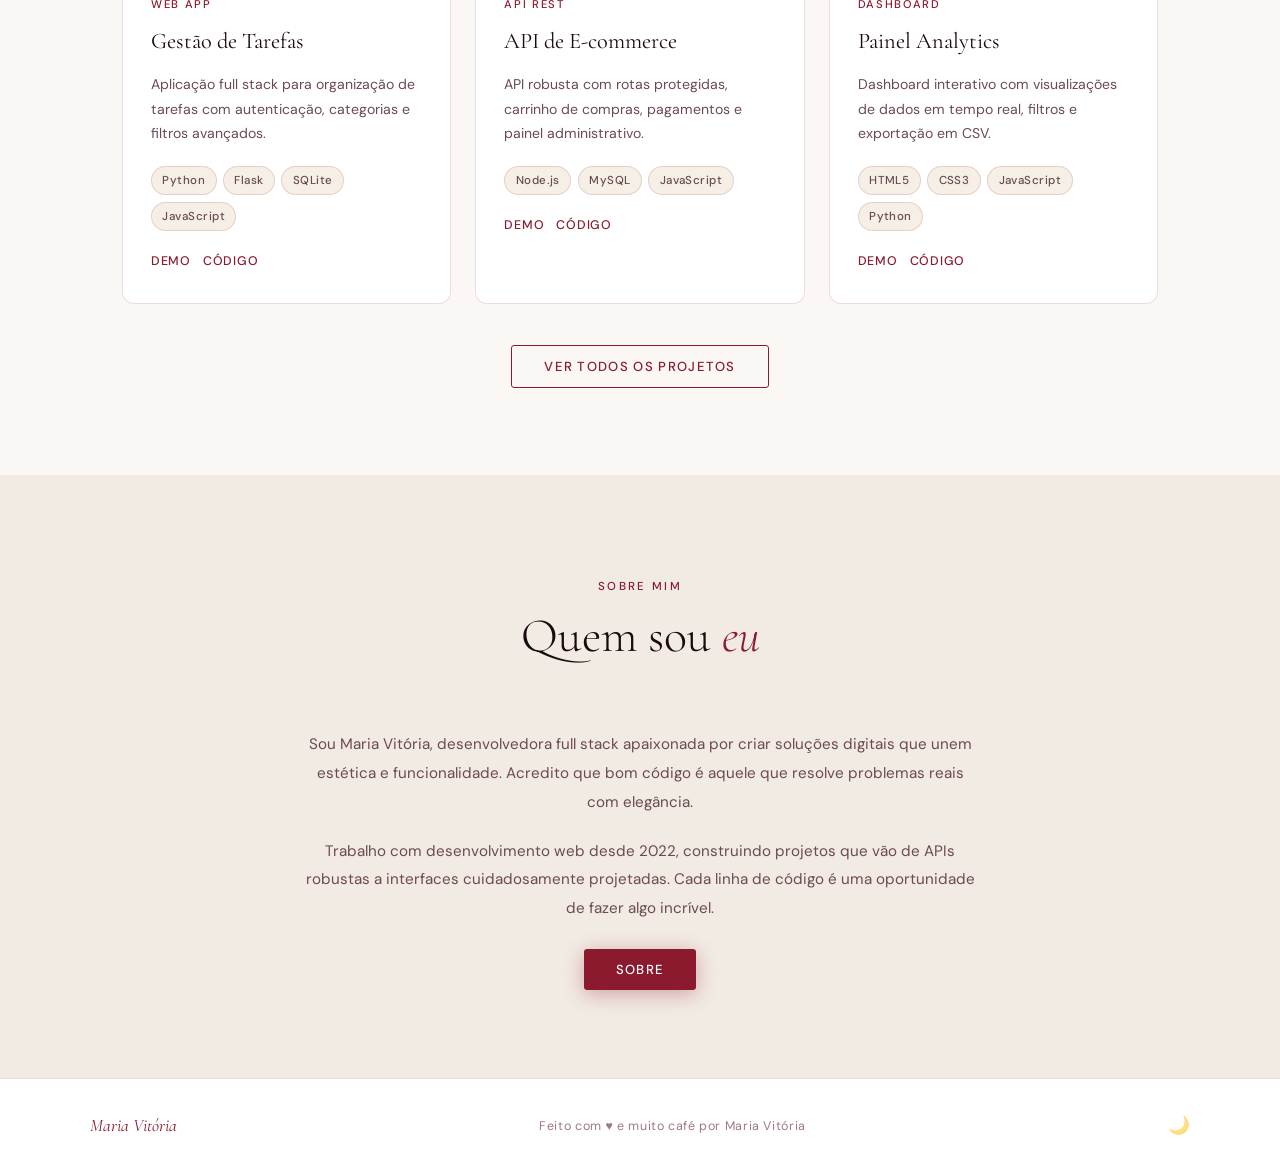
==== commit f87d990b: "atualizações" ====
--- a/portfolio/index.html
+++ b/portfolio/index.html
@@ -8,7 +8,7 @@
   <title>Maria Vitória · Desenvolvedora Full Stack</title>
 
   <!-- Folha de estilos principal -->
-  <link rel="stylesheet" href="/portfolio/styles/style.css" />
+  <link rel="stylesheet" href="style.css" />
 
   <!--
     Aplicamos o tema salvo no localStorage ANTES do CSS carregar
@@ -39,9 +39,9 @@
     <!-- Links do menu para desktop -->
     <ul class="nav-links" role="list">
       <li><a href="index.html"          data-i18n="nav.home"     class="active">Início</a></li>
-      <li><a href="/portfolio/pages/about.html"    data-i18n="nav.about">Sobre</a></li>
-      <li><a href="/portfolio/pages/projects.html" data-i18n="nav.projects">Projetos</a></li>
-      <li><a href="/portfolio/pages/contact.html"  data-i18n="nav.contact">Contato</a></li>
+      <li><a href="about.html"    data-i18n="nav.about">Sobre</a></li>
+      <li><a href="projects.html" data-i18n="nav.projects">Projetos</a></li>
+      <li><a href="contact.html"  data-i18n="nav.contact">Contato</a></li>
     </ul>
 
     <!-- Botões de controle: tema e idioma -->
@@ -66,10 +66,10 @@
     <div class="mobile-menu-overlay"></div>
     <div class="mobile-menu-drawer">
       <button class="mobile-menu-close" id="mobile-close" aria-label="Fechar menu">✕</button>
-      <a href="/portfolio/pages/index.html"          data-i18n="nav.home">Início</a>
-      <a href="/portfolio/pages/about.html"    data-i18n="nav.about">Sobre</a>
-      <a href="/portfolio/pages/projects.html" data-i18n="nav.projects">Projetos</a>
-      <a href="/portfolio/pages/contact.html"  data-i18n="nav.contact">Contato</a>
+      <a href="index.html"          data-i18n="nav.home">Início</a>
+      <a href="about.html"    data-i18n="nav.about">Sobre</a>
+      <a href="projects.html" data-i18n="nav.projects">Projetos</a>
+      <a href="contact.html"  data-i18n="nav.contact">Contato</a>
     </div>
   </div>
 
@@ -112,11 +112,11 @@
 
         <!-- Botões de ação -->
         <div class="hero-btns">
-          <a href="/portfolio/pages/projects.html" class="btn-primary" data-i18n="hero.cta.projects">Ver Projetos</a>
-          <a href="/portfolio/pages/contact.html"  class="btn-outline" data-i18n="hero.cta.contact">Falar Comigo</a>
-        </div>
-
-      </div>
+          <a href="projects.html" class="btn-primary" data-i18n="hero.cta.projects">Ver Projetos</a>
+          <a href="contact.html"  class="btn-outline" data-i18n="hero.cta.contact">Falar Comigo</a>
+        </div>
+
+      </div>  
     </div>
 
     <!-- Indicador de scroll -->
@@ -392,7 +392,7 @@
 
       <!-- Botão para ver todos os projetos -->
       <div style="text-align: center; margin-top: 3rem;" class="fade-up">
-        <a href="/portfolio/pages/projects.html" class="btn-outline" data-i18n="proj.all">Ver todos os projetos</a>
+        <a href="projects.html" class="btn-outline" data-i18n="proj.all">Ver todos os projetos</a>
       </div>
 
     </div>
@@ -418,7 +418,7 @@
         <p style="color: var(--text-muted); font-size: 0.95rem; line-height: 1.9; margin-bottom: 2rem;" data-i18n="about.p2">
           Trabalho com desenvolvimento web desde 2022, construindo projetos que vão de APIs robustas a interfaces cuidadosamente projetadas.
         </p>
-        <a href="/portfolio/pages/about.html" class="btn-primary" data-i18n="nav.about">Sobre</a>
+        <a href="about.html" class="btn-primary" data-i18n="nav.about">Sobre</a>
       </div>
 
     </div>
@@ -436,7 +436,7 @@
   </footer>
 
   <!-- Script principal — carregado no final para não bloquear a renderização -->
-  <script src="/portfolio/script/script.js"></script>
+  <script src="script.js"></script>
 
 </body>
 </html>
--- a/portfolio/style.css
+++ b/portfolio/style.css
@@ -0,0 +1,1127 @@
+/* ============================================================
+   style.css — Portfólio Maria Vitória
+   Identidade visual: Lunar, elegante, feminina e clean
+   Paleta: vermelho, vinho, rosa queimado, preto, branco, brilho lunar
+   ============================================================ */
+
+/* ── Importação de fontes do Google Fonts ──────────────────── */
+@import url('https://fonts.googleapis.com/css2?family=Cormorant+Garamond:ital,wght@0,300;0,400;0,600;1,300;1,400&family=DM+Sans:wght@300;400;500&display=swap');
+
+/* ── Variáveis CSS — definem cores e efeitos por tema ─────── */
+:root {
+  /* Cores principais */
+  --crimson:     #8B1A2E;
+  --wine:        #5C0F20;
+  --blush:       #C4766A;
+  --rose-muted:  #A85858;
+  --gold-lunar:  #D4B483;
+  --pearl:       #F5EFE6;
+  --ivory:       #FAF7F4;
+
+  /* Tema claro (padrão) */
+  --bg:          #FAF7F4;
+  --bg-alt:      #F2EBE3;
+  --surface:     #FFFFFF;
+  --surface-2:   #F5EFE6;
+  --text:        #1A0A0D;
+  --text-muted:  #6B4A52;
+  --text-light:  #9E7A82;
+  --border:      rgba(139, 26, 46, 0.15);
+  --shadow:      rgba(92, 15, 32, 0.12);
+  --glow:        rgba(212, 180, 131, 0.3);
+
+  /* Tipografia */
+  --font-display: 'Cormorant Garamond', serif;
+  --font-body:    'DM Sans', sans-serif;
+
+  /* Transição global */
+  --transition: 0.4s cubic-bezier(0.25, 0.46, 0.45, 0.94);
+}
+
+/* ── Tema escuro — sobrescreve variáveis quando [data-theme="dark"] ── */
+[data-theme="dark"] {
+  --bg:          #0D0508;
+  --bg-alt:      #150A0D;
+  --surface:     #1C0C10;
+  --surface-2:   #241016;
+  --text:        #F5EFE6;
+  --text-muted:  #C4A0A8;
+  --text-light:  #8B6570;
+  --border:      rgba(196, 118, 106, 0.18);
+  --shadow:      rgba(0, 0, 0, 0.5);
+  --glow:        rgba(212, 180, 131, 0.15);
+}
+
+/* ── Reset e base ─────────────────────────────────────────── */
+*, *::before, *::after {
+  box-sizing: border-box;
+  margin: 0;
+  padding: 0;
+}
+
+html {
+  scroll-behavior: smooth;
+  font-size: 16px;
+}
+
+body {
+  font-family: var(--font-body);
+  background-color: var(--bg);
+  color: var(--text);
+  line-height: 1.7;
+  transition: background-color var(--transition), color var(--transition);
+  overflow-x: hidden;
+  min-height: 100vh;
+}
+
+/* ── Canvas da lua — posicionado fixo no fundo ─────────────── */
+#lunar-canvas {
+  position: fixed;
+  top: 0;
+  left: 0;
+  width: 100%;
+  height: 100%;
+  pointer-events: none; /* Não bloqueia cliques do usuário */
+  z-index: 0;
+  opacity: 0.35;
+  transition: opacity var(--transition);
+}
+
+[data-theme="dark"] #lunar-canvas {
+  opacity: 0.55;
+}
+
+/* ── Container base para centralizar conteúdo ──────────────── */
+.container {
+  max-width: 1100px;
+  margin: 0 auto;
+  padding: 0 2rem;
+  position: relative;
+  z-index: 1;
+}
+
+/* ══════════════════════════════════════════════════════════════
+   NAVEGAÇÃO
+══════════════════════════════════════════════════════════════ */
+nav {
+  position: fixed;
+  top: 0;
+  left: 0;
+  right: 0;
+  z-index: 100;
+  padding: 1.2rem 2rem;
+  display: flex;
+  align-items: center;
+  justify-content: space-between;
+  background: rgba(250, 247, 244, 0.85);
+  backdrop-filter: blur(16px);
+  border-bottom: 1px solid var(--border);
+  transition: background var(--transition), border-color var(--transition);
+}
+
+[data-theme="dark"] nav {
+  background: rgba(13, 5, 8, 0.88);
+}
+
+/* Logo / Nome no nav */
+.nav-logo {
+  font-family: var(--font-display);
+  font-size: 1.4rem;
+  font-weight: 600;
+  color: var(--crimson);
+  text-decoration: none;
+  letter-spacing: 0.02em;
+  transition: color var(--transition);
+}
+
+[data-theme="dark"] .nav-logo {
+  color: var(--gold-lunar);
+}
+
+/* Links de navegação */
+.nav-links {
+  display: flex;
+  align-items: center;
+  gap: 2rem;
+  list-style: none;
+}
+
+.nav-links a {
+  font-size: 0.85rem;
+  font-weight: 500;
+  letter-spacing: 0.08em;
+  text-transform: uppercase;
+  color: var(--text-muted);
+  text-decoration: none;
+  position: relative;
+  transition: color var(--transition);
+}
+
+.nav-links a::after {
+  content: '';
+  position: absolute;
+  bottom: -3px;
+  left: 0;
+  width: 0;
+  height: 1px;
+  background: var(--crimson);
+  transition: width var(--transition);
+}
+
+[data-theme="dark"] .nav-links a::after {
+  background: var(--gold-lunar);
+}
+
+.nav-links a:hover,
+.nav-links a.active {
+  color: var(--crimson);
+}
+
+[data-theme="dark"] .nav-links a:hover,
+[data-theme="dark"] .nav-links a.active {
+  color: var(--gold-lunar);
+}
+
+.nav-links a:hover::after,
+.nav-links a.active::after {
+  width: 100%;
+}
+
+/* Botões de controle (tema e idioma) */
+.nav-controls {
+  display: flex;
+  align-items: center;
+  gap: 0.75rem;
+}
+
+/* Botão genérico de controle */
+.ctrl-btn {
+  width: 38px;
+  height: 38px;
+  border-radius: 50%;
+  border: 1px solid var(--border);
+  background: var(--surface);
+  color: var(--text-muted);
+  cursor: pointer;
+  display: flex;
+  align-items: center;
+  justify-content: center;
+  font-size: 0.75rem;
+  font-weight: 600;
+  letter-spacing: 0.04em;
+  transition: all var(--transition);
+}
+
+.ctrl-btn:hover {
+  background: var(--crimson);
+  color: #fff;
+  border-color: var(--crimson);
+  transform: scale(1.08);
+}
+
+[data-theme="dark"] .ctrl-btn:hover {
+  background: var(--gold-lunar);
+  color: var(--wine);
+  border-color: var(--gold-lunar);
+}
+
+/* Ícone de lua/sol para o botão de tema */
+.theme-icon {
+  font-size: 1rem;
+}
+
+/* Hambúrguer para mobile */
+.nav-hamburger {
+  display: none;
+  flex-direction: column;
+  gap: 5px;
+  cursor: pointer;
+  background: none;
+  border: none;
+  padding: 4px;
+}
+
+.nav-hamburger span {
+  display: block;
+  width: 22px;
+  height: 1.5px;
+  background: var(--text);
+  transition: all var(--transition);
+}
+
+/* ══════════════════════════════════════════════════════════════
+   SEÇÃO HERO — Página inicial
+══════════════════════════════════════════════════════════════ */
+.hero {
+  min-height: 100vh;
+  display: flex;
+  align-items: center;
+  justify-content: center;
+  padding: 8rem 2rem 4rem;
+  text-align: center;
+  position: relative;
+}
+
+/* Partículas de estrelas decorativas */
+.star-field {
+  position: absolute;
+  inset: 0;
+  pointer-events: none;
+  overflow: hidden;
+}
+
+.star {
+  position: absolute;
+  width: 2px;
+  height: 2px;
+  border-radius: 50%;
+  background: var(--gold-lunar);
+  animation: twinkle 3s ease-in-out infinite;
+}
+
+@keyframes twinkle {
+  0%, 100% { opacity: 0.2; transform: scale(1); }
+  50%       { opacity: 1;   transform: scale(1.4); }
+}
+
+/* Foto/avatar da hero */
+.hero-photo-wrap {
+  position: relative;
+  width: 180px;
+  height: 180px;
+  margin: 0 auto 2.5rem;
+}
+
+.hero-photo {
+  width: 180px;
+  height: 180px;
+  border-radius: 50%;
+  object-fit: cover;
+  border: 3px solid var(--crimson);
+  box-shadow: 0 0 0 8px var(--glow), 0 20px 60px var(--shadow);
+  transition: box-shadow var(--transition);
+}
+
+/* Placeholder quando não há foto */
+.hero-photo-placeholder {
+  width: 180px;
+  height: 180px;
+  border-radius: 50%;
+  background: linear-gradient(135deg, var(--wine), var(--crimson), var(--blush));
+  border: 3px solid var(--crimson);
+  box-shadow: 0 0 0 8px var(--glow), 0 20px 60px var(--shadow);
+  display: flex;
+  align-items: center;
+  justify-content: center;
+  font-size: 4rem;
+  transition: box-shadow var(--transition);
+}
+
+/* Anel de brilho lunar pulsante ao redor da foto */
+.photo-ring {
+  position: absolute;
+  inset: -12px;
+  border-radius: 50%;
+  border: 1px solid var(--gold-lunar);
+  opacity: 0.5;
+  animation: pulse-ring 3s ease-in-out infinite;
+}
+
+.photo-ring-2 {
+  inset: -22px;
+  opacity: 0.25;
+  animation-delay: 1s;
+}
+
+@keyframes pulse-ring {
+  0%, 100% { transform: scale(1);    opacity: 0.5; }
+  50%       { transform: scale(1.04); opacity: 0.15; }
+}
+
+/* Título principal */
+.hero-title {
+  font-family: var(--font-display);
+  font-size: clamp(2.8rem, 6vw, 5rem);
+  font-weight: 300;
+  line-height: 1.1;
+  margin-bottom: 0.5rem;
+  color: var(--text);
+}
+
+.hero-title em {
+  font-style: italic;
+  color: var(--crimson);
+}
+
+[data-theme="dark"] .hero-title em {
+  color: var(--gold-lunar);
+}
+
+/* Subtítulo animado */
+.hero-subtitle {
+  font-size: 0.9rem;
+  font-weight: 300;
+  letter-spacing: 0.25em;
+  text-transform: uppercase;
+  color: var(--text-muted);
+  margin-bottom: 1.5rem;
+}
+
+/* Linha decorativa */
+.divider-line {
+  width: 60px;
+  height: 1px;
+  background: linear-gradient(to right, transparent, var(--crimson), transparent);
+  margin: 0 auto 1.5rem;
+}
+
+[data-theme="dark"] .divider-line {
+  background: linear-gradient(to right, transparent, var(--gold-lunar), transparent);
+}
+
+/* Texto de apresentação curto */
+.hero-bio {
+  max-width: 520px;
+  margin: 0 auto 2.5rem;
+  color: var(--text-muted);
+  font-size: 1rem;
+  line-height: 1.8;
+}
+
+/* Botões CTA da hero */
+.hero-btns {
+  display: flex;
+  gap: 1rem;
+  justify-content: center;
+  flex-wrap: wrap;
+}
+
+/* ── Botão primário ─────────────────────────────────────────── */
+.btn-primary {
+  padding: 0.75rem 2rem;
+  background: var(--crimson);
+  color: #fff;
+  border: none;
+  border-radius: 3px;
+  font-family: var(--font-body);
+  font-size: 0.82rem;
+  font-weight: 500;
+  letter-spacing: 0.1em;
+  text-transform: uppercase;
+  text-decoration: none;
+  cursor: pointer;
+  transition: all var(--transition);
+  box-shadow: 0 4px 20px rgba(139, 26, 46, 0.35);
+}
+
+.btn-primary:hover {
+  background: var(--wine);
+  transform: translateY(-2px);
+  box-shadow: 0 8px 28px rgba(139, 26, 46, 0.45);
+}
+
+/* ── Botão secundário (outline) ─────────────────────────────── */
+.btn-outline {
+  padding: 0.75rem 2rem;
+  background: transparent;
+  color: var(--crimson);
+  border: 1px solid var(--crimson);
+  border-radius: 3px;
+  font-family: var(--font-body);
+  font-size: 0.82rem;
+  font-weight: 500;
+  letter-spacing: 0.1em;
+  text-transform: uppercase;
+  text-decoration: none;
+  cursor: pointer;
+  transition: all var(--transition);
+}
+
+.btn-outline:hover {
+  background: var(--crimson);
+  color: #fff;
+  transform: translateY(-2px);
+}
+
+[data-theme="dark"] .btn-primary  { background: var(--gold-lunar); color: var(--wine); box-shadow: 0 4px 20px rgba(212,180,131,0.3); }
+[data-theme="dark"] .btn-primary:hover  { background: #C4A570; box-shadow: 0 8px 28px rgba(212,180,131,0.4); }
+[data-theme="dark"] .btn-outline { color: var(--gold-lunar); border-color: var(--gold-lunar); }
+[data-theme="dark"] .btn-outline:hover { background: var(--gold-lunar); color: var(--wine); }
+
+/* Scroll indicator */
+.scroll-hint {
+  position: absolute;
+  bottom: 2rem;
+  left: 50%;
+  transform: translateX(-50%);
+  display: flex;
+  flex-direction: column;
+  align-items: center;
+  gap: 6px;
+  color: var(--text-light);
+  font-size: 0.7rem;
+  letter-spacing: 0.15em;
+  text-transform: uppercase;
+  animation: float 2.5s ease-in-out infinite;
+}
+
+.scroll-hint::after {
+  content: '';
+  width: 1px;
+  height: 40px;
+  background: linear-gradient(to bottom, var(--text-light), transparent);
+}
+
+@keyframes float {
+  0%, 100% { transform: translateX(-50%) translateY(0); }
+  50%       { transform: translateX(-50%) translateY(6px); }
+}
+
+/* ══════════════════════════════════════════════════════════════
+   SEÇÕES GENÉRICAS
+══════════════════════════════════════════════════════════════ */
+section {
+  padding: 6rem 0;
+  position: relative;
+  z-index: 1;
+}
+
+section:nth-child(even) {
+  background: var(--bg-alt);
+}
+
+/* Cabeçalho de seção */
+.section-header {
+  text-align: center;
+  margin-bottom: 4rem;
+}
+
+.section-tag {
+  display: inline-block;
+  font-size: 0.72rem;
+  font-weight: 500;
+  letter-spacing: 0.2em;
+  text-transform: uppercase;
+  color: var(--crimson);
+  margin-bottom: 0.75rem;
+}
+
+[data-theme="dark"] .section-tag {
+  color: var(--gold-lunar);
+}
+
+.section-title {
+  font-family: var(--font-display);
+  font-size: clamp(2rem, 4vw, 3rem);
+  font-weight: 300;
+  color: var(--text);
+  line-height: 1.2;
+  margin-bottom: 1rem;
+}
+
+.section-title em {
+  font-style: italic;
+  color: var(--crimson);
+}
+
+[data-theme="dark"] .section-title em {
+  color: var(--gold-lunar);
+}
+
+.section-desc {
+  max-width: 520px;
+  margin: 0 auto;
+  color: var(--text-muted);
+  font-size: 0.95rem;
+  line-height: 1.8;
+}
+
+/* ══════════════════════════════════════════════════════════════
+   CARDS DE PROJETO
+══════════════════════════════════════════════════════════════ */
+.projects-grid {
+  display: grid;
+  grid-template-columns: repeat(auto-fit, minmax(300px, 1fr));
+  gap: 1.5rem;
+}
+
+.project-card {
+  background: var(--surface);
+  border: 1px solid var(--border);
+  border-radius: 12px;
+  overflow: hidden;
+  transition: transform var(--transition), box-shadow var(--transition);
+  position: relative;
+}
+
+.project-card:hover {
+  transform: translateY(-6px);
+  box-shadow: 0 20px 50px var(--shadow);
+}
+
+/* Faixa de cor no topo do card */
+.card-accent {
+  height: 4px;
+  background: linear-gradient(to right, var(--wine), var(--crimson), var(--blush));
+}
+
+.card-body {
+  padding: 1.75rem;
+}
+
+.card-tag {
+  font-size: 0.7rem;
+  letter-spacing: 0.15em;
+  text-transform: uppercase;
+  color: var(--crimson);
+  font-weight: 500;
+  margin-bottom: 0.5rem;
+  display: block;
+}
+
+[data-theme="dark"] .card-tag { color: var(--gold-lunar); }
+
+.card-title {
+  font-family: var(--font-display);
+  font-size: 1.4rem;
+  font-weight: 400;
+  color: var(--text);
+  margin-bottom: 0.75rem;
+}
+
+.card-desc {
+  font-size: 0.88rem;
+  color: var(--text-muted);
+  line-height: 1.75;
+  margin-bottom: 1.25rem;
+}
+
+.card-tech {
+  display: flex;
+  flex-wrap: wrap;
+  gap: 0.4rem;
+  margin-bottom: 1.25rem;
+}
+
+.tech-pill {
+  padding: 0.25rem 0.65rem;
+  border-radius: 20px;
+  background: var(--surface-2);
+  color: var(--text-muted);
+  font-size: 0.72rem;
+  font-weight: 500;
+  letter-spacing: 0.04em;
+  border: 1px solid var(--border);
+  transition: all var(--transition);
+}
+
+.tech-pill:hover {
+  background: var(--crimson);
+  color: #fff;
+  border-color: var(--crimson);
+}
+
+.card-links {
+  display: flex;
+  gap: 0.75rem;
+}
+
+.card-link {
+  font-size: 0.78rem;
+  font-weight: 500;
+  letter-spacing: 0.06em;
+  text-transform: uppercase;
+  text-decoration: none;
+  color: var(--crimson);
+  border-bottom: 1px solid transparent;
+  padding-bottom: 1px;
+  transition: border-color var(--transition);
+}
+
+[data-theme="dark"] .card-link { color: var(--gold-lunar); }
+
+.card-link:hover { border-color: currentColor; }
+
+/* ══════════════════════════════════════════════════════════════
+   HABILIDADES / SKILLS
+══════════════════════════════════════════════════════════════ */
+.skills-wrapper {
+  display: grid;
+  grid-template-columns: repeat(auto-fit, minmax(240px, 1fr));
+  gap: 1.5rem;
+}
+
+.skill-group {
+  background: var(--surface);
+  border: 1px solid var(--border);
+  border-radius: 12px;
+  padding: 1.75rem;
+  transition: box-shadow var(--transition);
+}
+
+.skill-group:hover {
+  box-shadow: 0 8px 30px var(--shadow);
+}
+
+.skill-group-title {
+  font-size: 0.72rem;
+  font-weight: 500;
+  letter-spacing: 0.2em;
+  text-transform: uppercase;
+  color: var(--crimson);
+  margin-bottom: 1.25rem;
+  padding-bottom: 0.75rem;
+  border-bottom: 1px solid var(--border);
+}
+
+[data-theme="dark"] .skill-group-title { color: var(--gold-lunar); }
+
+/* Ícones das tecnologias usando SVG e cores reais */
+.tech-icons {
+  display: flex;
+  flex-direction: column;
+  gap: 0.85rem;
+}
+
+.tech-item {
+  display: flex;
+  align-items: center;
+  gap: 0.85rem;
+}
+
+.tech-icon {
+  width: 32px;
+  height: 32px;
+  border-radius: 6px;
+  display: flex;
+  align-items: center;
+  justify-content: center;
+  flex-shrink: 0;
+  font-size: 1.1rem;
+}
+
+.tech-name {
+  font-size: 0.88rem;
+  font-weight: 500;
+  color: var(--text);
+}
+
+.tech-level {
+  margin-left: auto;
+  font-size: 0.7rem;
+  color: var(--text-light);
+}
+
+/* Cores reais das tecnologias */
+.icon-html  { background: #fff0e8; color: #E34F26; }
+.icon-css   { background: #e8f0ff; color: #1572B6; }
+.icon-js    { background: #fffce0; color: #F7DF1E; border: 1px solid #e0d800; }
+.icon-py    { background: #eef4ff; color: #3776AB; }
+.icon-flask { background: #f0f0f0; color: #000; }
+.icon-node  { background: #efffea; color: #339933; }
+.icon-sqlite { background: #f0f4ff; color: #003B57; }
+.icon-mysql  { background: #e8f5ff; color: #4479A1; }
+.icon-maria  { background: #fff5e0; color: #C0765A; }
+.icon-git    { background: #fff0eb; color: #F05032; }
+.icon-github { background: #f0f0f0; color: #181717; }
+.icon-vscode { background: #e8f2ff; color: #007ACC; }
+
+[data-theme="dark"] .icon-flask  { background: #2a2a2a; color: #e0e0e0; }
+[data-theme="dark"] .icon-github { background: #1a1a1a; color: #e0e0e0; }
+
+/* ══════════════════════════════════════════════════════════════
+   SOBRE MIM — Página about
+══════════════════════════════════════════════════════════════ */
+.about-grid {
+  display: grid;
+  grid-template-columns: 1fr 1.6fr;
+  gap: 4rem;
+  align-items: start;
+}
+
+.about-photo-side {
+  position: sticky;
+  top: 8rem;
+}
+
+.about-photo-frame {
+  width: 100%;
+  aspect-ratio: 3/4;
+  border-radius: 12px;
+  background: linear-gradient(145deg, var(--wine), var(--crimson), var(--blush));
+  display: flex;
+  align-items: center;
+  justify-content: center;
+  font-size: 5rem;
+  box-shadow: 0 20px 60px var(--shadow);
+  position: relative;
+  overflow: hidden;
+}
+
+.about-photo-frame::before {
+  content: '';
+  position: absolute;
+  inset: 0;
+  background: radial-gradient(circle at 30% 30%, rgba(255,255,255,0.1), transparent 60%);
+}
+
+.about-photo-frame img {
+  width: 100%;
+  height: 100%;
+  object-fit: cover;
+  border-radius: 12px;
+}
+
+.about-accent-box {
+  margin-top: 1.5rem;
+  padding: 1.25rem;
+  background: var(--surface);
+  border: 1px solid var(--border);
+  border-radius: 10px;
+  text-align: center;
+}
+
+.about-accent-num {
+  font-family: var(--font-display);
+  font-size: 2rem;
+  color: var(--crimson);
+  display: block;
+}
+
+[data-theme="dark"] .about-accent-num { color: var(--gold-lunar); }
+
+.about-accent-label {
+  font-size: 0.78rem;
+  color: var(--text-muted);
+  letter-spacing: 0.08em;
+}
+
+.about-content p {
+  color: var(--text-muted);
+  line-height: 1.9;
+  margin-bottom: 1.25rem;
+  font-size: 0.95rem;
+}
+
+.about-content h3 {
+  font-family: var(--font-display);
+  font-size: 1.5rem;
+  font-weight: 300;
+  color: var(--text);
+  margin: 2rem 0 1rem;
+}
+
+/* Hobbies */
+.hobbies-list {
+  display: flex;
+  flex-wrap: wrap;
+  gap: 0.6rem;
+  margin-top: 1rem;
+}
+
+.hobby-tag {
+  padding: 0.4rem 1rem;
+  background: var(--surface-2);
+  border: 1px solid var(--border);
+  border-radius: 20px;
+  font-size: 0.82rem;
+  color: var(--text-muted);
+  display: flex;
+  align-items: center;
+  gap: 0.4rem;
+  transition: all var(--transition);
+}
+
+.hobby-tag:hover {
+  background: var(--crimson);
+  color: #fff;
+  border-color: var(--crimson);
+}
+
+/* ══════════════════════════════════════════════════════════════
+   CONTATO
+══════════════════════════════════════════════════════════════ */
+.contact-grid {
+  display: grid;
+  grid-template-columns: 1fr 1.5fr;
+  gap: 3rem;
+  align-items: start;
+}
+
+.contact-info h3 {
+  font-family: var(--font-display);
+  font-size: 1.6rem;
+  font-weight: 300;
+  color: var(--text);
+  margin-bottom: 1rem;
+}
+
+.contact-info p {
+  color: var(--text-muted);
+  font-size: 0.92rem;
+  line-height: 1.8;
+  margin-bottom: 2rem;
+}
+
+.contact-links {
+  display: flex;
+  flex-direction: column;
+  gap: 1rem;
+}
+
+.contact-link-item {
+  display: flex;
+  align-items: center;
+  gap: 0.85rem;
+  text-decoration: none;
+  color: var(--text-muted);
+  font-size: 0.88rem;
+  transition: color var(--transition);
+}
+
+.contact-link-item:hover { color: var(--crimson); }
+[data-theme="dark"] .contact-link-item:hover { color: var(--gold-lunar); }
+
+.contact-icon-wrap {
+  width: 38px;
+  height: 38px;
+  border-radius: 8px;
+  background: var(--surface);
+  border: 1px solid var(--border);
+  display: flex;
+  align-items: center;
+  justify-content: center;
+  font-size: 1rem;
+  flex-shrink: 0;
+  transition: all var(--transition);
+}
+
+.contact-link-item:hover .contact-icon-wrap {
+  background: var(--crimson);
+  color: #fff;
+  border-color: var(--crimson);
+}
+
+/* Formulário de contato */
+.contact-form {
+  background: var(--surface);
+  border: 1px solid var(--border);
+  border-radius: 12px;
+  padding: 2rem;
+}
+
+.form-group {
+  margin-bottom: 1.25rem;
+}
+
+.form-group label {
+  display: block;
+  font-size: 0.78rem;
+  font-weight: 500;
+  letter-spacing: 0.08em;
+  text-transform: uppercase;
+  color: var(--text-muted);
+  margin-bottom: 0.5rem;
+}
+
+.form-group input,
+.form-group textarea {
+  width: 100%;
+  padding: 0.85rem 1rem;
+  background: var(--bg);
+  border: 1px solid var(--border);
+  border-radius: 8px;
+  color: var(--text);
+  font-family: var(--font-body);
+  font-size: 0.9rem;
+  transition: border-color var(--transition), box-shadow var(--transition);
+  outline: none;
+  resize: vertical;
+}
+
+.form-group input:focus,
+.form-group textarea:focus {
+  border-color: var(--crimson);
+  box-shadow: 0 0 0 3px rgba(139, 26, 46, 0.12);
+}
+
+[data-theme="dark"] .form-group input:focus,
+[data-theme="dark"] .form-group textarea:focus {
+  border-color: var(--gold-lunar);
+  box-shadow: 0 0 0 3px rgba(212, 180, 131, 0.12);
+}
+
+.form-group textarea { min-height: 130px; }
+
+.form-feedback {
+  margin-top: 1rem;
+  padding: 0.75rem 1rem;
+  border-radius: 8px;
+  font-size: 0.85rem;
+  display: none;
+}
+
+.form-feedback.success {
+  display: block;
+  background: rgba(46, 125, 50, 0.12);
+  color: #2E7D32;
+  border: 1px solid rgba(46, 125, 50, 0.25);
+}
+
+/* ══════════════════════════════════════════════════════════════
+   RODAPÉ
+══════════════════════════════════════════════════════════════ */
+footer {
+  background: var(--surface);
+  border-top: 1px solid var(--border);
+  padding: 2rem;
+  text-align: center;
+  position: relative;
+  z-index: 1;
+}
+
+.footer-content {
+  display: flex;
+  align-items: center;
+  justify-content: space-between;
+  flex-wrap: wrap;
+  gap: 1rem;
+  max-width: 1100px;
+  margin: 0 auto;
+}
+
+.footer-logo {
+  font-family: var(--font-display);
+  font-size: 1.1rem;
+  color: var(--crimson);
+  font-style: italic;
+}
+
+[data-theme="dark"] .footer-logo { color: var(--gold-lunar); }
+
+.footer-copy {
+  font-size: 0.78rem;
+  color: var(--text-light);
+  letter-spacing: 0.05em;
+}
+
+.footer-moon {
+  font-size: 1.1rem;
+  opacity: 0.6;
+}
+
+/* ══════════════════════════════════════════════════════════════
+   ANIMAÇÕES DE ENTRADA — observadas via IntersectionObserver
+══════════════════════════════════════════════════════════════ */
+.fade-up {
+  opacity: 0;
+  transform: translateY(30px);
+  transition: opacity 0.7s ease, transform 0.7s ease;
+}
+
+.fade-up.visible {
+  opacity: 1;
+  transform: translateY(0);
+}
+
+/* Atraso escalonado para grupos de cards */
+.fade-up:nth-child(2) { transition-delay: 0.1s; }
+.fade-up:nth-child(3) { transition-delay: 0.2s; }
+.fade-up:nth-child(4) { transition-delay: 0.3s; }
+
+/* ══════════════════════════════════════════════════════════════
+   MENU MOBILE — drawer lateral
+══════════════════════════════════════════════════════════════ */
+.mobile-menu {
+  position: fixed;
+  inset: 0;
+  z-index: 200;
+  pointer-events: none;
+}
+
+.mobile-menu-overlay {
+  position: absolute;
+  inset: 0;
+  background: rgba(0,0,0,0.5);
+  opacity: 0;
+  transition: opacity var(--transition);
+}
+
+.mobile-menu-drawer {
+  position: absolute;
+  top: 0;
+  right: 0;
+  width: 260px;
+  height: 100%;
+  background: var(--surface);
+  padding: 5rem 2rem 2rem;
+  transform: translateX(100%);
+  transition: transform var(--transition);
+  display: flex;
+  flex-direction: column;
+  gap: 0.25rem;
+}
+
+.mobile-menu.open {
+  pointer-events: auto;
+}
+
+.mobile-menu.open .mobile-menu-overlay { opacity: 1; }
+.mobile-menu.open .mobile-menu-drawer  { transform: translateX(0); }
+
+.mobile-menu-drawer a {
+  display: block;
+  padding: 0.85rem 0;
+  font-size: 1.1rem;
+  font-weight: 400;
+  color: var(--text-muted);
+  text-decoration: none;
+  border-bottom: 1px solid var(--border);
+  transition: color var(--transition);
+}
+
+.mobile-menu-drawer a:hover { color: var(--crimson); }
+[data-theme="dark"] .mobile-menu-drawer a:hover { color: var(--gold-lunar); }
+
+.mobile-menu-close {
+  position: absolute;
+  top: 1.5rem;
+  right: 1.5rem;
+  background: none;
+  border: none;
+  font-size: 1.4rem;
+  cursor: pointer;
+  color: var(--text-muted);
+}
+
+/* ══════════════════════════════════════════════════════════════
+   RESPONSIVIDADE
+══════════════════════════════════════════════════════════════ */
+@media (max-width: 768px) {
+  .nav-links { display: none; }
+  .nav-hamburger { display: flex; }
+
+  .about-grid,
+  .contact-grid {
+    grid-template-columns: 1fr;
+  }
+
+  .about-photo-side {
+    position: static;
+    max-width: 280px;
+    margin: 0 auto;
+  }
+
+  .footer-content {
+    flex-direction: column;
+    text-align: center;
+  }
+
+  section { padding: 4rem 0; }
+}
+
+@media (max-width: 480px) {
+  .hero-btns { flex-direction: column; align-items: center; }
+  .projects-grid { grid-template-columns: 1fr; }
+  .skills-wrapper { grid-template-columns: 1fr; }
+}
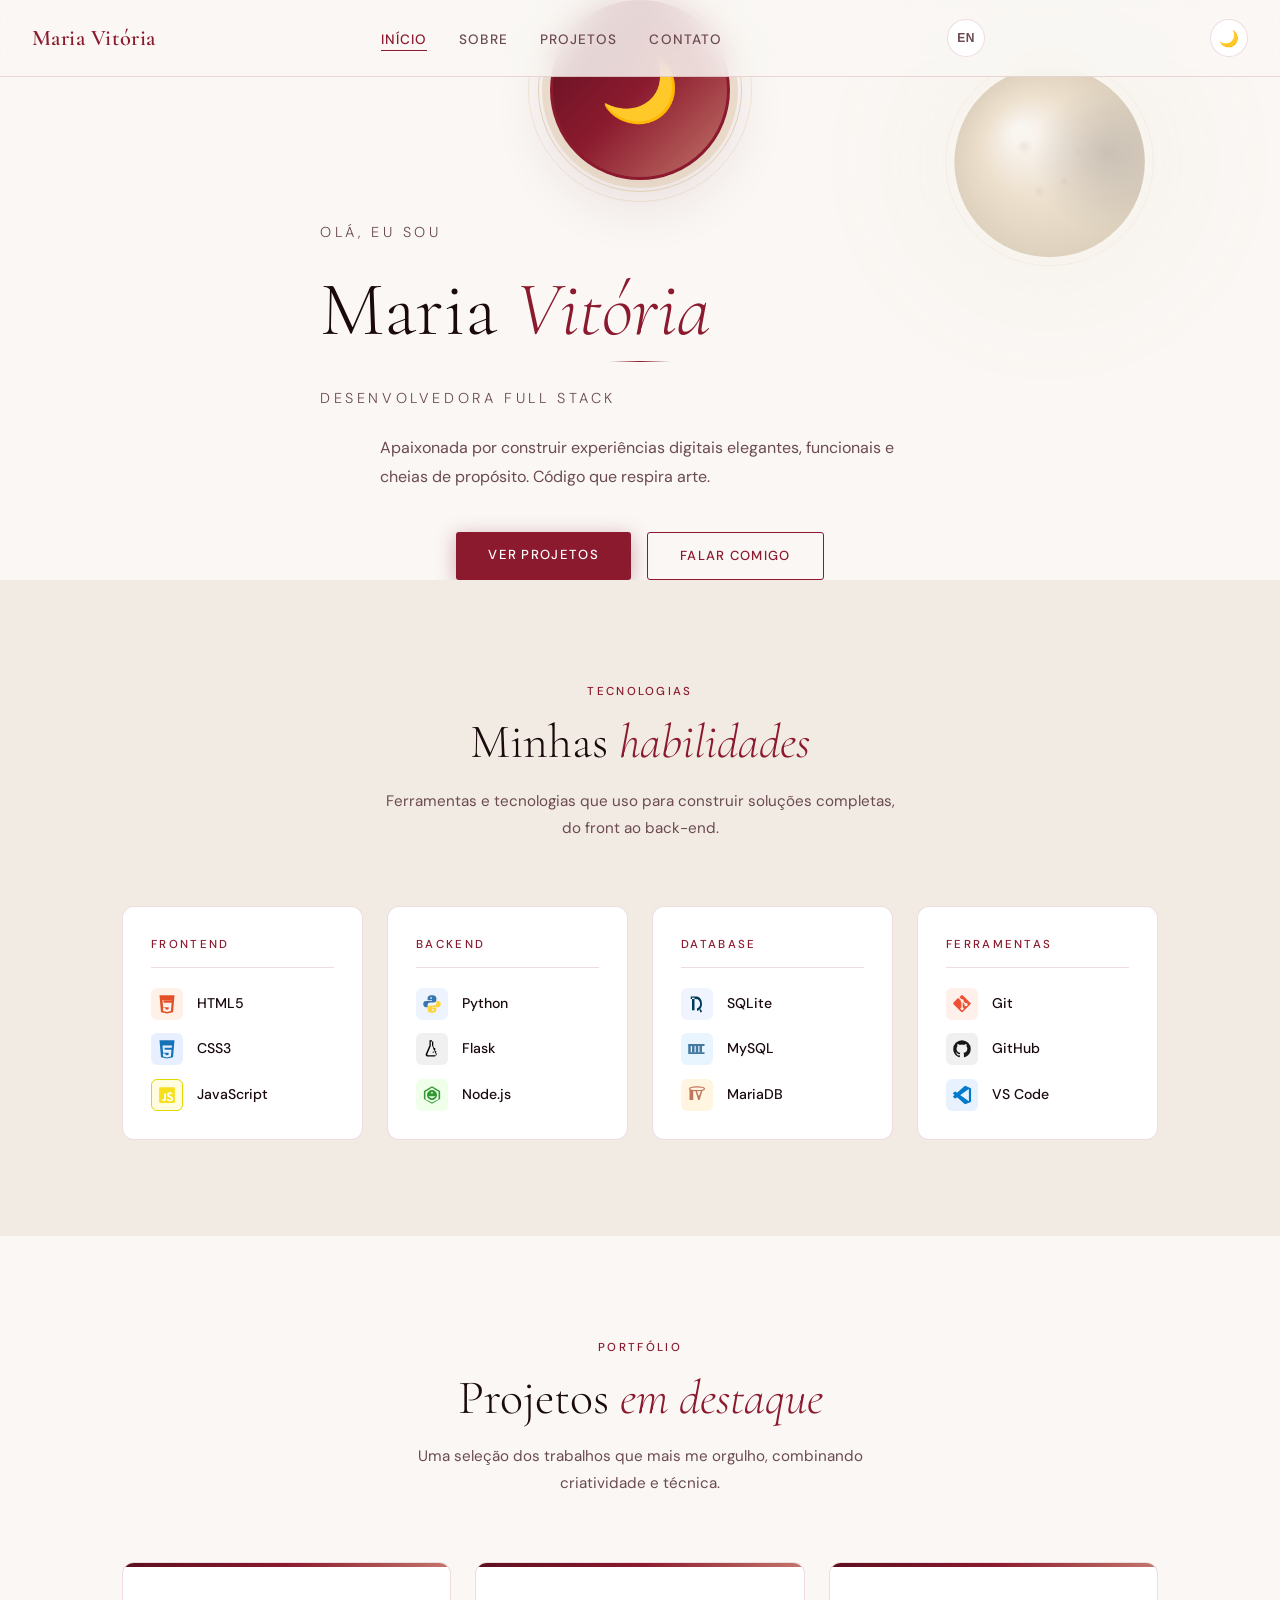
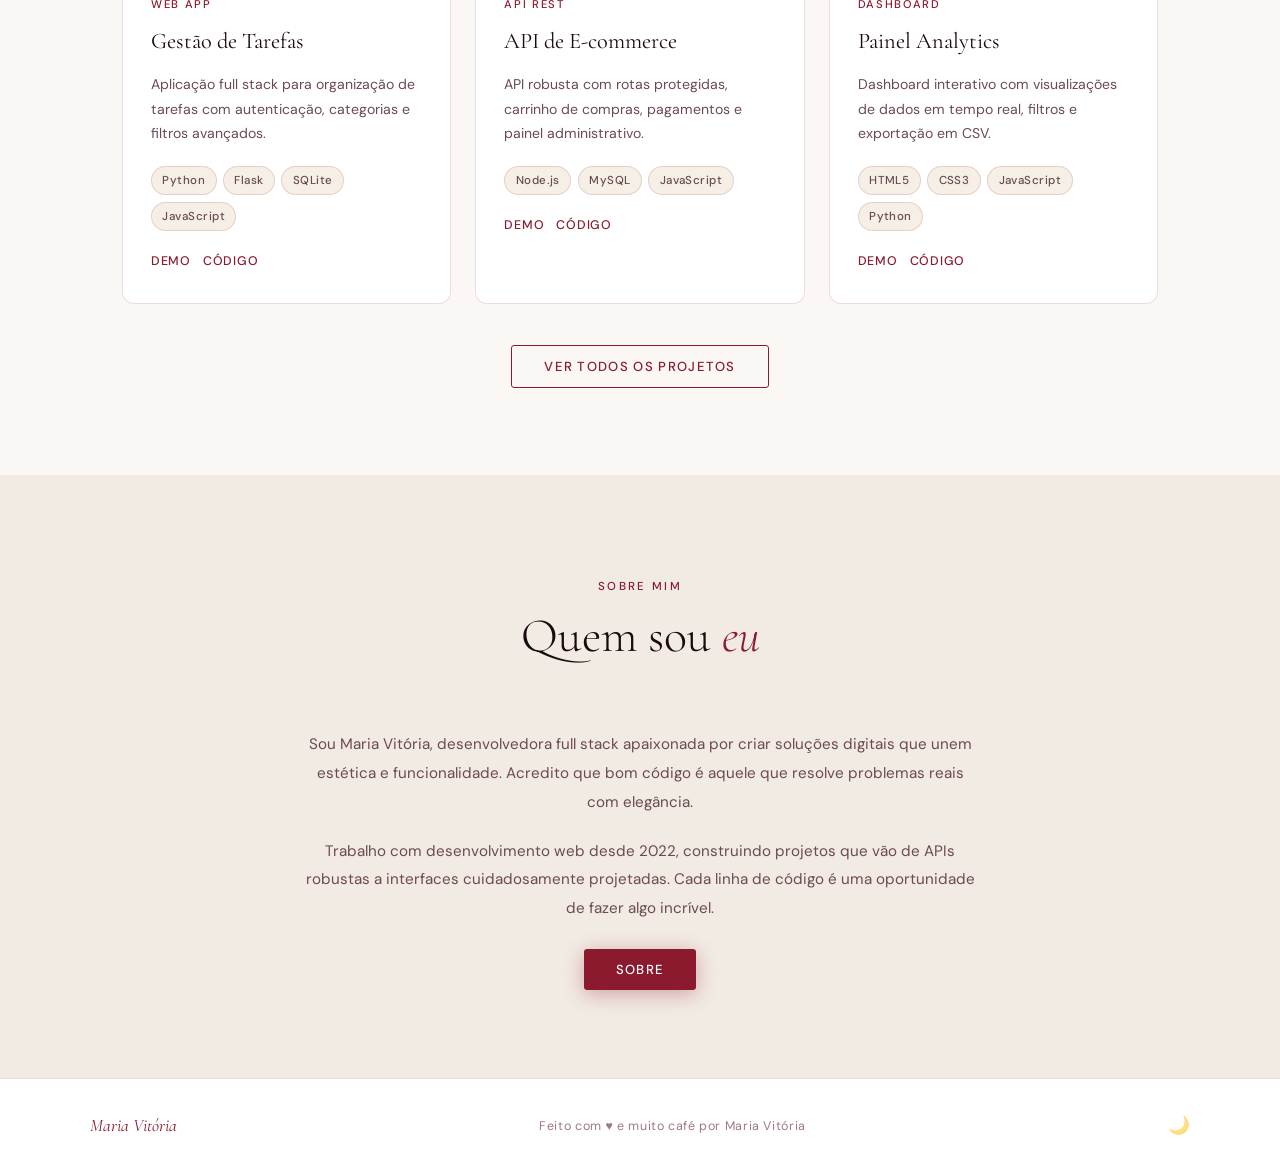
==== commit ef477aa5: "atualizações" ====
--- a/portfolio/index.html
+++ b/portfolio/index.html
@@ -44,7 +44,7 @@
       <li><a href="contact.html"  data-i18n="nav.contact">Contato</a></li>
     </ul>
 
-    <!-- Botões de controle: tema e idioma -->
+    <!-- Botões de: tema e idioma --
     <div class="nav-controls">
       <!-- Botão de alternar idioma: mostra o próximo idioma -->
       <button class="ctrl-btn" id="lang-btn" aria-label="Trocar idioma">PT</button>
